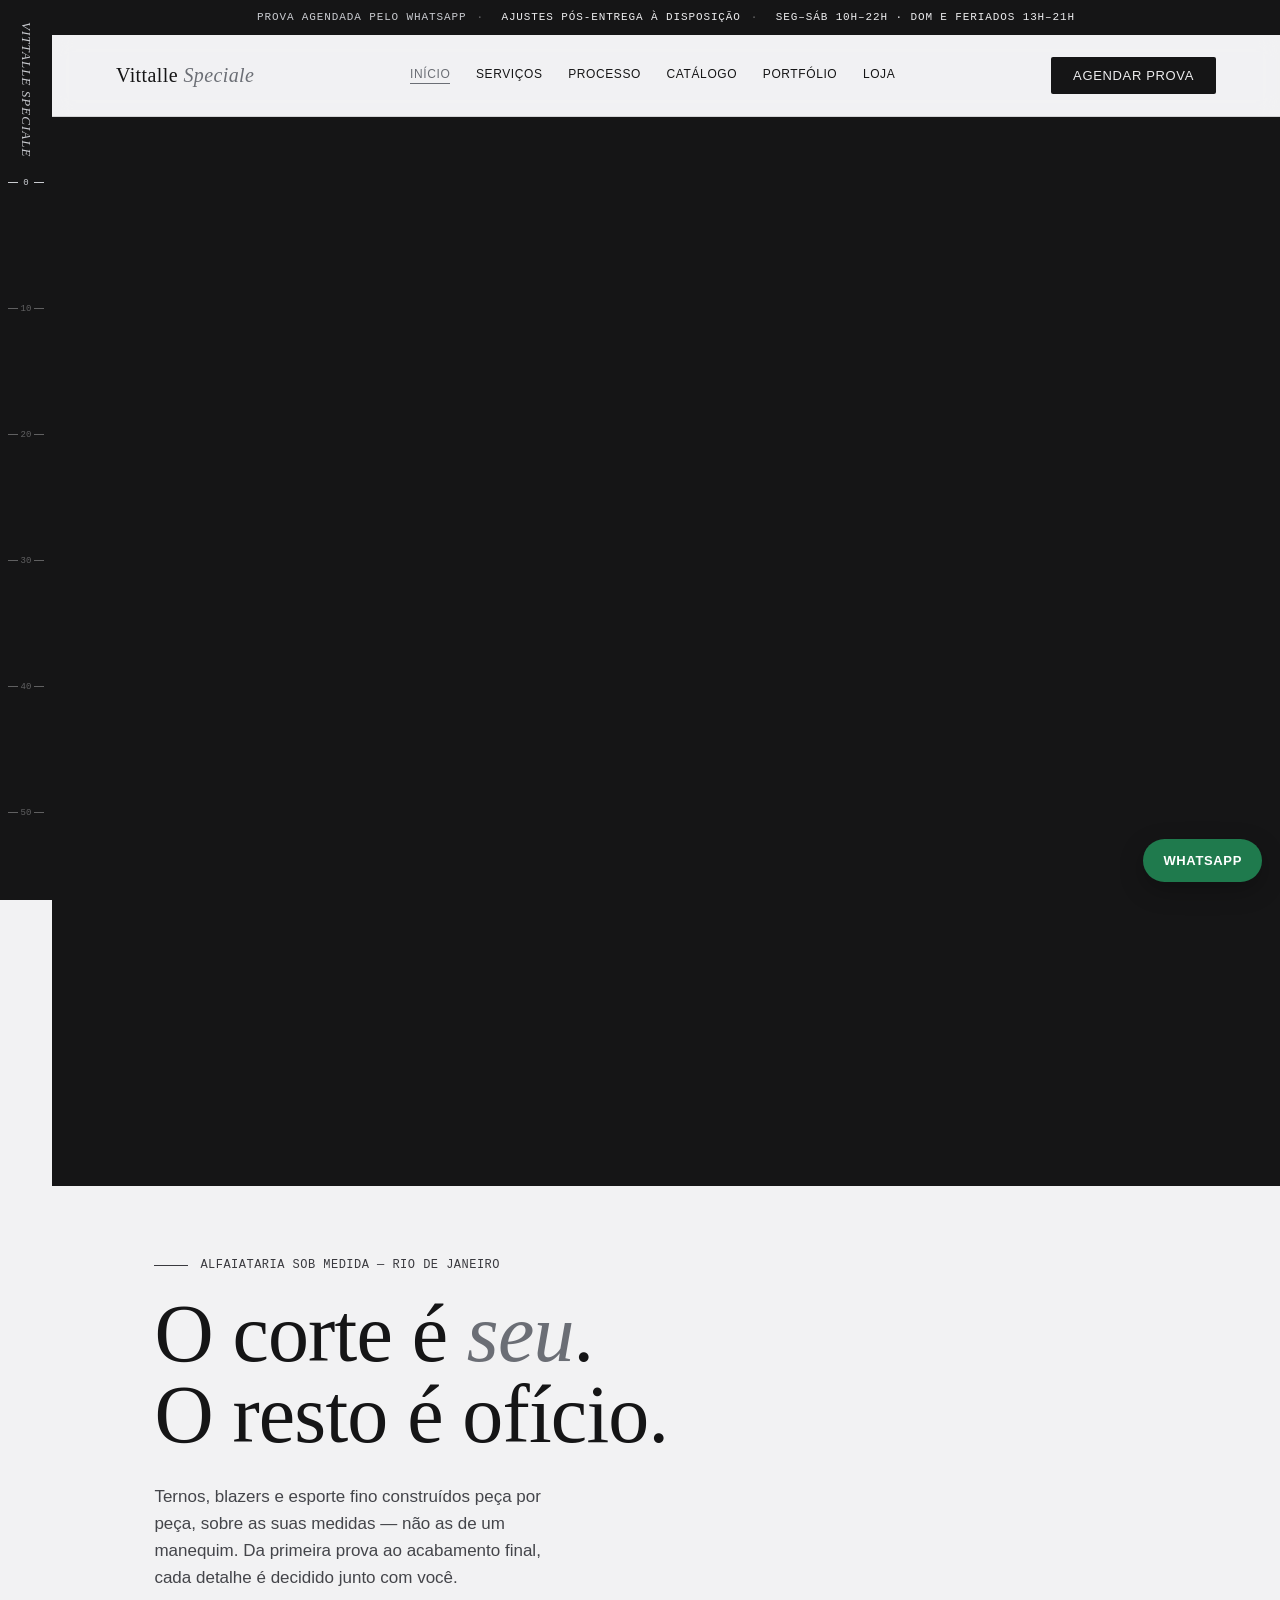
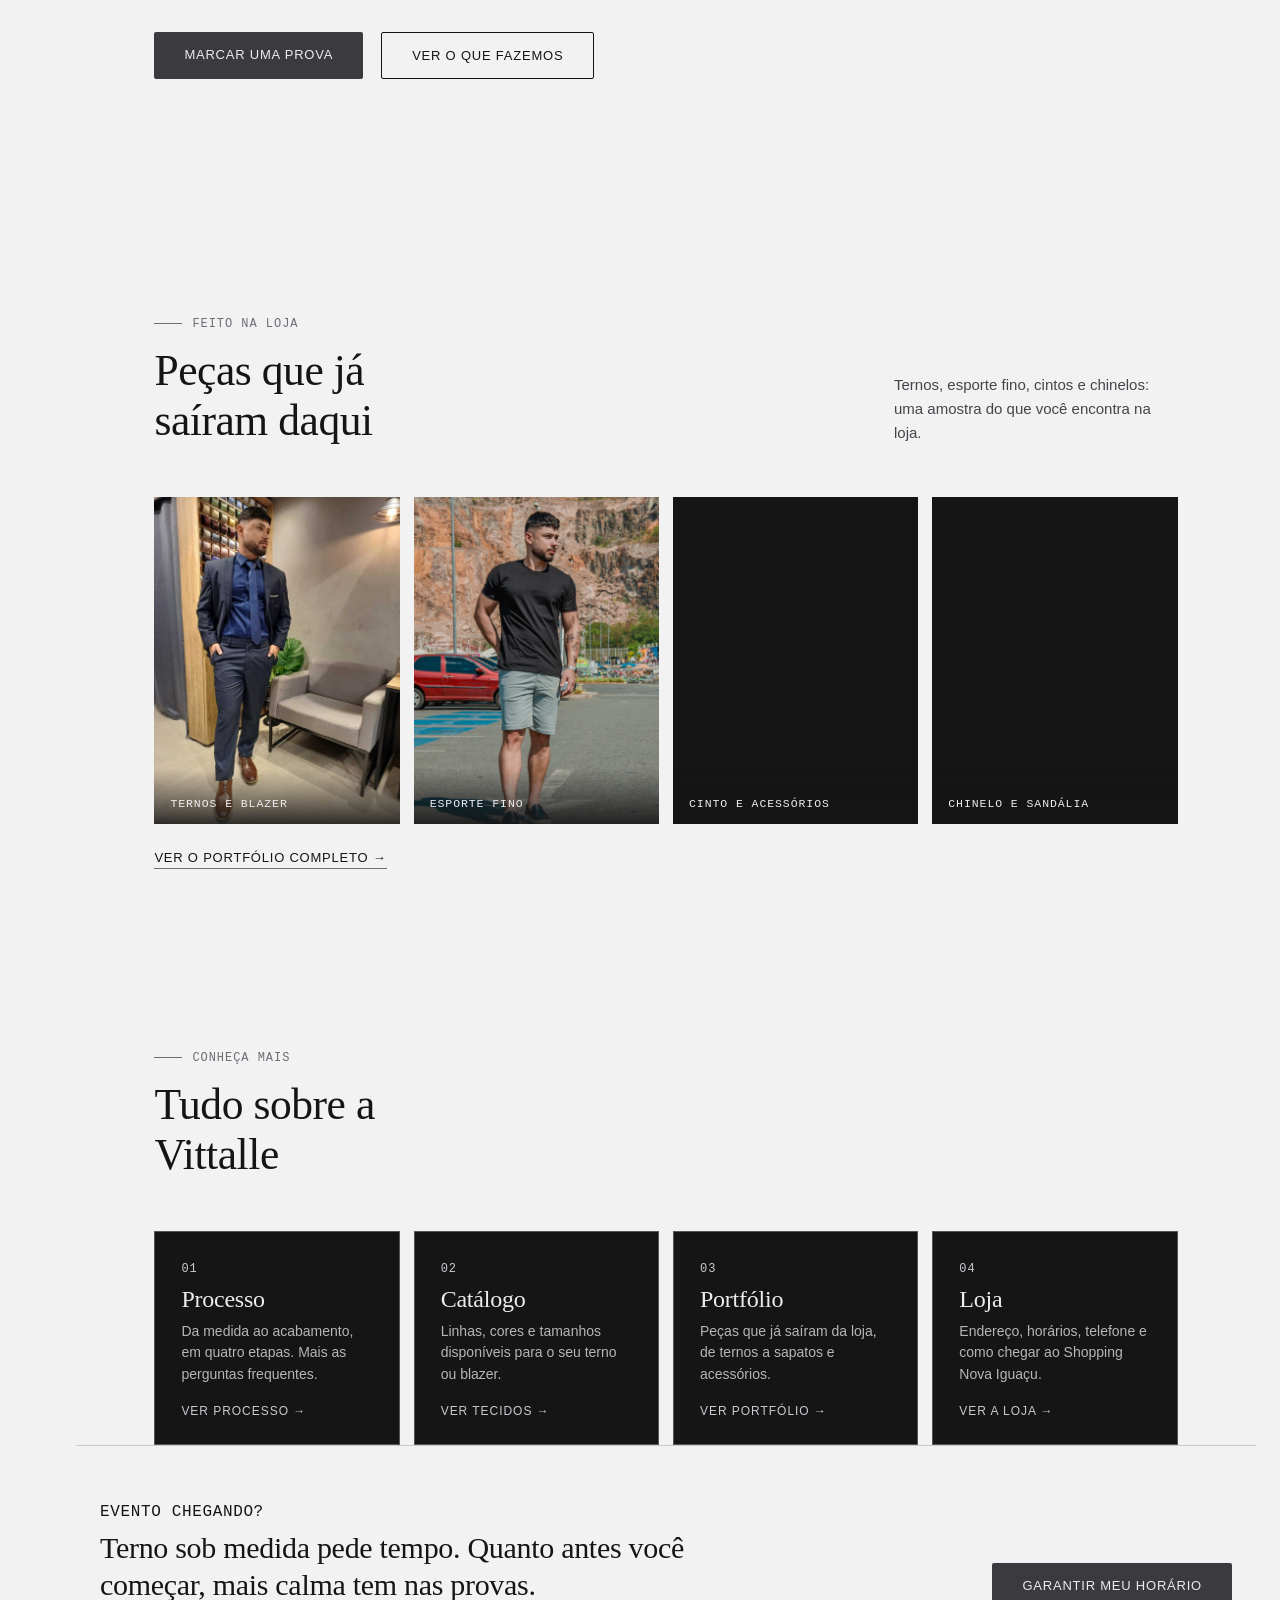
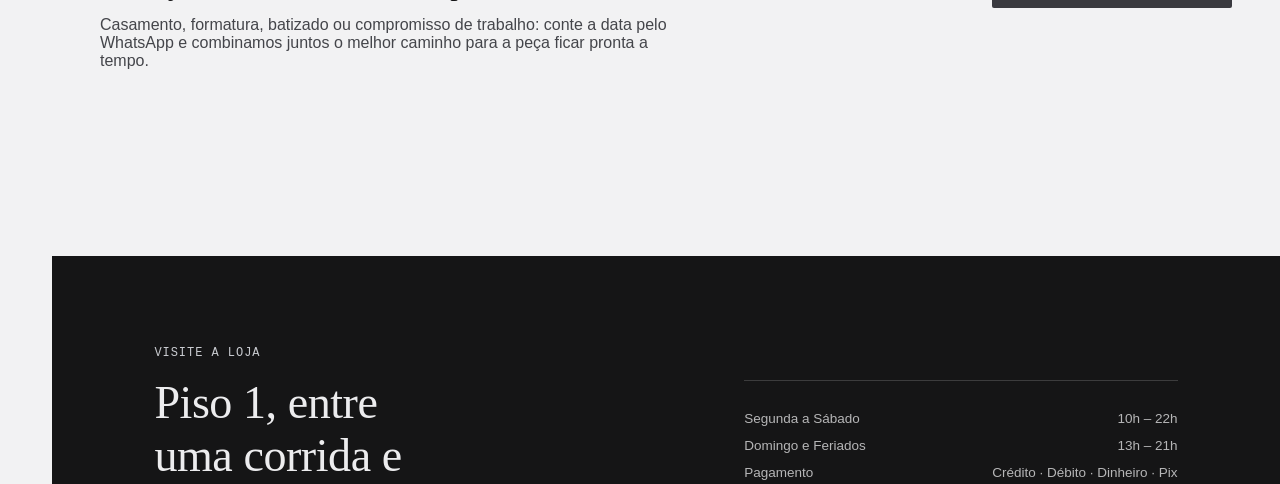
==== index.html @ f2e5b5f7 "Volta ao layout preto (grafite e prata) com o banner no topo; mantém Catálogo e demais melhorias (ve" ====
<!DOCTYPE html>
<html lang="pt-BR">
<head>
<meta charset="UTF-8">
<meta http-equiv="Content-Security-Policy" content="default-src 'self'; script-src 'self' 'sha256-WZRJfWvsnNCPcxzZwvyhovnZGqhZaC+8gPGPRbx6wTk='; style-src 'self' 'unsafe-inline' https://fonts.googleapis.com; font-src https://fonts.gstatic.com; img-src 'self' data:; object-src 'none'; base-uri 'self'; form-action 'none'">
<meta name="referrer" content="strict-origin-when-cross-origin">
<meta name="viewport" content="width=device-width, initial-scale=1.0">
<title>Vittalle Speciale — Alfaiataria Sob Medida | Shopping Nova Iguaçu</title>
<meta name="description" content="Alfaiataria sob medida no Shopping Nova Iguaçu. Ternos, blazers e esporte fino feitos à mão, com corte exclusivo para cada cliente.">
<meta name="theme-color" content="#151516">
<script>document.documentElement.classList.add("js");</script>
<link rel="canonical" href="https://vittallespeciale.com.br/">
<link rel="icon" href="data:image/svg+xml,%3Csvg xmlns='http://www.w3.org/2000/svg' viewBox='0 0 64 64'%3E%3Crect width='64' height='64' fill='%23151516'/%3E%3Ctext x='32' y='45' font-family='Georgia,serif' font-size='40' font-weight='700' text-anchor='middle' fill='%23C9CBD0'%3EV%3C/text%3E%3C/svg%3E">
<meta property="og:type" content="website">
<meta property="og:locale" content="pt_BR">
<meta property="og:site_name" content="Vittalle Speciale">
<meta property="og:url" content="https://vittallespeciale.com.br/">
<meta property="og:title" content="Vittalle Speciale — Alfaiataria Sob Medida | Shopping Nova Iguaçu">
<meta property="og:description" content="Alfaiataria sob medida no Shopping Nova Iguaçu. Ternos, blazers e esporte fino feitos à mão, com corte exclusivo para cada cliente.">
<meta property="og:image" content="https://vittallespeciale.com.br/img/og-vittalle.jpg">
<meta property="og:image:alt" content="Look de blazer azul com camisa branca e óculos escuros, Vittalle Speciale">
<meta property="og:image:width" content="1200">
<meta property="og:image:height" content="630">
<meta name="twitter:card" content="summary_large_image">
<meta name="twitter:image" content="https://vittallespeciale.com.br/img/og-vittalle.jpg">
<meta name="twitter:title" content="Vittalle Speciale — Alfaiataria Sob Medida | Shopping Nova Iguaçu">
<meta name="twitter:description" content="Alfaiataria sob medida no Shopping Nova Iguaçu. Ternos, blazers e esporte fino feitos à mão, com corte exclusivo para cada cliente.">
<script type="application/ld+json">
{
  "@context": "https://schema.org",
  "@type": "ClothingStore",
  "name": "Vittalle Speciale",
  "description": "Alfaiataria sob medida: ternos, blazers e esporte fino.",
  "url": "https://vittallespeciale.com.br/",
  "telephone": "+55 21 97267-2477",
  "paymentAccepted": "Cartão de crédito, cartão de débito, dinheiro, Pix",
  "image": "https://vittallespeciale.com.br/img/og-vittalle.jpg",
  "address": {
    "@type": "PostalAddress",
    "streetAddress": "Shopping Nova Iguaçu, Piso 1, Loja 3034",
    "addressLocality": "Nova Iguaçu",
    "addressRegion": "RJ",
    "addressCountry": "BR"
  },
  "areaServed": [
    { "@type": "City", "name": "Nova Iguaçu" },
    { "@type": "AdministrativeArea", "name": "Baixada Fluminense" }
  ],
  "hasMap": "https://www.google.com/maps/place/Vittalle+Speciale/@-22.7642281,-43.4651447,17z",
  "geo": { "@type": "GeoCoordinates", "latitude": -22.7642281, "longitude": -43.4651447 },
  "openingHoursSpecification": [
    { "@type": "OpeningHoursSpecification", "dayOfWeek": ["Monday","Tuesday","Wednesday","Thursday","Friday","Saturday"], "opens": "10:00", "closes": "22:00" },
    { "@type": "OpeningHoursSpecification", "dayOfWeek": "Sunday", "opens": "13:00", "closes": "21:00" }
  ],
  "sameAs": [
    "https://www.instagram.com/vittalle.speciale",
    "https://www.facebook.com/people/Vittalle-speciale/61560996083822/"
  ]
}
</script>
<link rel="preconnect" href="https://fonts.googleapis.com">
<link rel="preconnect" href="https://fonts.gstatic.com" crossorigin>
<link href="https://fonts.googleapis.com/css2?family=Fraunces:ital,opsz,wght@0,9..144,300;0,9..144,400;0,9..144,500;0,9..144,600;1,9..144,400&family=Inter:wght@300;400;500;600&family=JetBrains+Mono:wght@400;500&display=swap" rel="stylesheet">
<link rel="stylesheet" href="style.css?v=17">
</head>
<body>

<a class="skip-link" href="#conteudo">Pular para o conteúdo</a>

<div class="tape-rail" aria-hidden="false">
  <div class="brand-mark">VITTALLE SPECIALE</div>
  <div class="tape-ticks" id="tapeTicks">
    <div class="tick active" data-href="index.html" aria-label="Início" style="top:0%">0</div>
    <div class="tick" data-href="servicos.html" aria-label="Serviços" style="top:18%">10</div>
    <div class="tick" data-href="processo.html" aria-label="Processo" style="top:36%">20</div>
    <div class="tick" data-href="tecidos.html" aria-label="Catálogo" style="top:54%">30</div>
    <div class="tick" data-href="portfolio.html" aria-label="Portfólio" style="top:72%">40</div>
    <div class="tick" data-href="loja.html" aria-label="Loja" style="top:90%">50</div>
  </div>
</div>

<div class="wrap">

  <div class="announce" role="note">
    <span class="i"><b>Prova agendada pelo WhatsApp</b></span><span class="sep">·</span>
    <span class="i">Ajustes pós-entrega à disposição</span><span class="sep">·</span>
    <span class="i">Seg–Sáb 10h–22h · Dom e feriados 13h–21h</span>
  </div>

  <header class="top" id="topo">
    <a class="logo" href="index.html" style="text-decoration:none;color:inherit">Vittalle <em>Speciale</em></a>
    <nav class="links" aria-label="Menu principal">
      <a href="index.html" aria-current="page">Início</a>
      <a href="servicos.html">Serviços</a><a href="processo.html">Processo</a><a href="tecidos.html">Catálogo</a><a href="portfolio.html">Portfólio</a><a href="loja.html">Loja</a>
    </nav>
    <a class="cta-btn" href="https://wa.me/5521972672477?text=Ol%C3%A1%2C%20vi%20o%20site%20da%20Vittalle%20Speciale%20e%20gostaria%20de%20agendar%20uma%20prova.%20Posso%20informar%20o%20melhor%20dia%20e%20hor%C3%A1rio%3F" target="_blank" rel="noopener">Agendar prova</a>
  </header>

  <main id="conteudo">
  <section class="banner" aria-label="Vittalle Speciale">
    <picture>
      <source media="(max-width:700px)" srcset="img/banner-m.jpg?v=1">
      <img src="img/banner.jpg?v=1" alt="Vittalle Speciale: a elegância na hora de vestir. Qualidade, sofisticação, inovação." width="1800" height="675" fetchpriority="high" decoding="async">
    </picture>
  </section>

  <section class="hero">
    <div class="hero-copy">
      <div class="eyebrow mono">Alfaiataria sob medida — Rio de Janeiro</div>
      <h1>O corte é <span class="ital">seu</span>.<br>O resto é ofício.</h1>
      <p class="sub">Ternos, blazers e esporte fino construídos peça por peça, sobre as suas medidas — não as de um manequim. Da primeira prova ao acabamento final, cada detalhe é decidido junto com você.</p>
      <div class="actions">
        <a class="btn-primary" href="https://wa.me/5521972672477?text=Ol%C3%A1%2C%20vi%20o%20site%20da%20Vittalle%20Speciale%20e%20gostaria%20de%20agendar%20uma%20prova.%20Posso%20informar%20o%20melhor%20dia%20e%20hor%C3%A1rio%3F" target="_blank" rel="noopener">Marcar uma prova</a>
        <a class="btn-ghost" href="servicos.html">Ver o que fazemos</a>
      </div>
    </div>
  </section>

  <section class="showcase" id="pecas" aria-labelledby="pecas-t">
    <div class="section-head">
      <div>
        <span class="tag">Feito na loja</span>
        <h2 id="pecas-t">Peças que já saíram daqui</h2>
      </div>
      <p>Ternos, esporte fino, cintos e chinelos: uma amostra do que você encontra na loja.</p>
    </div>
    <div class="showcase-grid">
      <a class="showcase-item" href="portfolio.html"><img src="img/fotos/loja-39.jpg" alt="Terno azul-marinho com camisa e gravata, na loja da Vittalle Speciale" width="1000" height="1333" loading="lazy" decoding="async"><span class="cap">Ternos e Blazer</span></a>
      <a class="showcase-item" href="portfolio.html"><img src="img/fotos/dsc7387.jpg" alt="Look esporte fino com camiseta preta e bermuda da Vittalle Speciale" width="1000" height="1510" loading="lazy" decoding="async"><span class="cap">Esporte Fino</span></a>
      <a class="showcase-item" href="portfolio.html"><img src="img/fotos/cintos.jpg" alt="Cintos de couro da Vittalle Speciale" width="1000" height="1000" loading="lazy" decoding="async"><span class="cap">Cinto e Acessórios</span></a>
      <a class="showcase-item" href="portfolio.html"><img src="img/fotos/sandalia.jpg" alt="Chinelo de couro com a marca Vittalle" width="1000" height="1250" loading="lazy" decoding="async"><span class="cap">Chinelo e Sandália</span></a>
    </div>
    <a class="more-link" href="portfolio.html">Ver o portfólio completo →</a>
  </section>

  <section class="explore" id="explorar">
    <div class="section-head">
      <div>
        <span class="tag">Conheça mais</span>
        <h2>Tudo sobre a Vittalle</h2>
      </div>
    </div>
    <div class="explore-grid">
      <a class="explore-card" href="processo.html"><div><span class="mono">01</span><h3>Processo</h3><p>Da medida ao acabamento, em quatro etapas. Mais as perguntas frequentes.</p></div><span class="go">Ver processo →</span></a>
      <a class="explore-card" href="tecidos.html"><div><span class="mono">02</span><h3>Catálogo</h3><p>Linhas, cores e tamanhos disponíveis para o seu terno ou blazer.</p></div><span class="go">Ver tecidos →</span></a>
      <a class="explore-card" href="portfolio.html"><div><span class="mono">03</span><h3>Portfólio</h3><p>Peças que já saíram da loja, de ternos a sapatos e acessórios.</p></div><span class="go">Ver portfólio →</span></a>
      <a class="explore-card" href="loja.html"><div><span class="mono">04</span><h3>Loja</h3><p>Endereço, horários, telefone e como chegar ao Shopping Nova Iguaçu.</p></div><span class="go">Ver a loja →</span></a>
    </div>
  </section>

  <section class="date-cta" aria-labelledby="date-cta-t">
    <div>
      <span class="tag mono">Evento chegando?</span>
      <h2 id="date-cta-t">Terno sob medida pede tempo. Quanto antes você começar, mais calma tem nas provas.</h2>
      <p>Casamento, formatura, batizado ou compromisso de trabalho: conte a data pelo WhatsApp e combinamos juntos o melhor caminho para a peça ficar pronta a tempo.</p>
    </div>
    <a class="btn-primary" href="https://wa.me/5521972672477?text=Ol%C3%A1%2C%20vi%20o%20site%20da%20Vittalle%20Speciale%2C%20tenho%20uma%20data%20marcada%20e%20gostaria%20de%20saber%20como%20garantir%20meu%20terno%20a%20tempo.%20Posso%20conversar%20com%20voc%C3%AAs%3F" target="_blank" rel="noopener">Garantir meu horário</a>
  </section>

  <section class="location" id="local">
    <div>
      <span class="tag mono">Visite a loja</span>
      <h2>Piso 1, entre uma corrida e outra ninguém te apressa aqui.</h2>
      <div class="details">
        <b>Vittalle Speciale</b><br>
        Shopping Nova Iguaçu (Pedreira)<br>
        Piso 1, Loja 3034<br>
        <a class="tel-link" href="tel:+5521972672477" aria-label="Ligar para a Vittalle Speciale: 21 97267-2477">(21) 97267-2477</a>
      </div>
      <div class="loc-actions">
        <a class="btn-light" href="https://wa.me/5521972672477?text=Ol%C3%A1%2C%20vi%20o%20site%20da%20Vittalle%20Speciale%20e%20gostaria%20de%20agendar%20uma%20prova.%20Posso%20informar%20o%20melhor%20dia%20e%20hor%C3%A1rio%3F" target="_blank" rel="noopener">Chamar no WhatsApp</a>
        <a class="btn-outline-light" href="https://www.google.com/maps/place/Vittalle+Speciale/@-22.7642281,-43.4651447,17z" target="_blank" rel="noopener">Ver no mapa</a>
        <a class="btn-outline-light" href="https://www.google.com/maps/dir/?api=1&amp;destination=-22.7642281,-43.4651447" target="_blank" rel="noopener">Como chegar</a>
        <a class="btn-outline-light" href="https://waze.com/ul?ll=-22.7642281,-43.4651447&amp;navigate=yes" target="_blank" rel="noopener">Abrir no Waze</a>
      </div>
    </div>
    <div>
      <div class="hours">
        <div class="hours-row"><span>Segunda a Sábado</span><span>10h – 22h</span></div>
        <div class="hours-row"><span>Domingo e Feriados</span><span>13h – 21h</span></div>
        <div class="hours-row"><span>Pagamento</span><span>Crédito · Débito · Dinheiro · Pix</span></div>
      </div>
    </div>
  </section>

  </main>

  <a class="wa-float" href="https://wa.me/5521972672477?text=Ol%C3%A1%2C%20vi%20o%20site%20da%20Vittalle%20Speciale%20e%20gostaria%20de%20agendar%20uma%20prova.%20Posso%20informar%20o%20melhor%20dia%20e%20hor%C3%A1rio%3F" target="_blank" rel="noopener" aria-label="Falar com a Vittalle no WhatsApp">WhatsApp</a>

  <footer>
    <div>© 2026 Vittalle Speciale — Alfaiataria Sob Medida <span class="site-version">· Versão 0.0.1011 (07/11/2026)</span></div>
    <div class="foot-contact"><span>Shopping Nova Iguaçu · Piso 1 · Loja 3034</span><a href="tel:+5521972672477" aria-label="Ligar para a Vittalle Speciale: 21 97267-2477">(21) 97267-2477</a></div>
    <div class="foot-nav"><a href="index.html">Início</a><a href="servicos.html">Serviços</a><a href="processo.html">Processo</a><a href="tecidos.html">Catálogo</a><a href="portfolio.html">Portfólio</a><a href="loja.html">Loja</a></div>
    <div class="socials">
      <a href="https://www.instagram.com/vittalle.speciale" target="_blank" rel="noopener">Instagram</a>
      <a href="https://www.facebook.com/people/Vittalle-speciale/61560996083822/" target="_blank" rel="noopener">Facebook</a>
    </div>
  </footer>

</div>
<script src="app.js?v=1"></script>
</body>
</html>
---- style.css ----
:root{
    --ink:#151516;
    --ivory:#ECECEE;
    --brass:#6B6E75;
    --silver:#C9CBD0;
    --burgundy:#3A3A3F;
    --paper:#F2F2F3;
    --ink-soft:#44454A;
    --line: rgba(21,21,22,0.14);
  }
  *{margin:0;padding:0;box-sizing:border-box;}
  html{scroll-behavior:smooth;}
  body{
    background:var(--paper);
    color:var(--ink);
    font-family:'Inter',sans-serif;
    font-weight:400;
    overflow-x:hidden;
  }
  h1,h2,h3{font-family:'Fraunces',serif; font-weight:500; letter-spacing:-0.01em;}
  .mono{font-family:'JetBrains Mono',monospace; letter-spacing:0.04em; text-transform:uppercase;}
  a{color:inherit; text-decoration:none;}
  img{max-width:100%; display:block;}

  /* --- Measuring tape signature rail --- */
  .tape-rail{
    position:fixed; left:0; top:0; bottom:0; width:52px;
    background:var(--ink); z-index:50;
    display:flex; flex-direction:column; align-items:center;
    padding:22px 0;
  }
  .tape-rail .brand-mark{
    writing-mode: vertical-rl;
    font-family:'Fraunces',serif; font-style:italic; font-size:13px;
    color:var(--silver); letter-spacing:0.08em; margin-bottom:20px;
  }
  .tape-ticks{ flex:1; width:100%; position:relative; }
  .tick{
    position:absolute; left:0; width:100%;
    display:flex; align-items:center; justify-content:center;
    font-family:'JetBrains Mono',monospace; font-size:9px; color:rgba(236,236,238,0.35);
    cursor:pointer; transition:color .25s ease;
  }
  .tick:hover, .tick.active{ color:var(--silver); }
  .tick::before{
    content:""; position:absolute; left:8px; width:10px; height:1px; background:currentColor;
  }
  .tick::after{
    content:""; position:absolute; right:8px; width:10px; height:1px; background:currentColor;
  }

  @media (max-width: 780px){
    .tape-rail{ display:none; }
  }

  .wrap{ margin-left:52px; }
  @media (max-width: 780px){ .wrap{ margin-left:0; } }

  section{ padding:0 8vw; }

  /* --- NAV --- */
  header.top{
    display:flex; align-items:center; justify-content:space-between;
    padding:26px 8vw; position:sticky; top:0; z-index:40;
    background:rgba(242,242,243,0.86); backdrop-filter: blur(10px);
    border-bottom:1px solid var(--line);
  }
  .logo{ font-family:'Fraunces',serif; font-size:20px; letter-spacing:0.02em; }
  .logo em{ color:var(--brass); font-style:italic; }
  nav.links{ display:flex; gap:34px; }
  nav.links a{ font-size:13px; letter-spacing:0.06em; text-transform:uppercase; font-weight:500; }
  .cta-btn{
    background:var(--ink); color:var(--ivory); padding:11px 22px;
    font-size:13px; letter-spacing:0.05em; text-transform:uppercase;
    border-radius:2px; transition:background .2s ease;
  }
  .cta-btn:hover{ background:var(--burgundy); }
  .cta-btn{ white-space:nowrap; flex-shrink:0; }
  /* Telas medias (notebook pequeno/tablet deitado): menu nao encosta no botao */
  @media (min-width:981px) and (max-width:1280px){
    header.top{ gap:24px; padding:22px 5vw; }
    nav.links{ gap:clamp(16px, 2vw, 34px); }
    nav.links a{ font-size:12px; letter-spacing:0.05em; }
  }
  @media (max-width:980px){
    header.top{ flex-wrap:wrap; gap:12px 16px; padding:16px 6vw; }
    nav.links{
      order:3; width:100%; gap:22px; overflow-x:auto; white-space:nowrap;
      padding-bottom:4px; scrollbar-width:none;
    }
    nav.links::-webkit-scrollbar{ display:none; }
    nav.links a{ font-size:12px; }
    .cta-btn{ padding:9px 16px; font-size:12px; }
  }
  /* Celular: os 6 itens do menu sempre visiveis (3 por linha), sem rolagem escondida */
  @media (max-width:600px){
    nav.links{
      display:grid; grid-template-columns:repeat(3, auto); justify-content:space-between;
      gap:10px 12px; overflow:visible; padding-bottom:0;
    }
    nav.links a{ font-size:11.5px; padding:4px 0; }
  }

  /* --- Acessibilidade --- */
  .skip-link{
    position:absolute; left:-9999px; top:8px; z-index:200;
    background:var(--burgundy); color:var(--ivory); padding:10px 18px; font-size:13px;
  }
  .skip-link:focus{ left:8px; }
  a:focus-visible, [role="button"]:focus-visible, button:focus-visible{
    outline:2px solid var(--brass); outline-offset:3px;
  }
  /* Foco visivel em fundos escuros: prata em vez de grafite (contraste maior) */
  .location a:focus-visible, .store-card a:focus-visible, .explore-card:focus-visible,
  .explore-card a:focus-visible, .announce a:focus-visible, .tape-rail a:focus-visible,
  .svc-photo a:focus-visible{
    outline-color:var(--silver);
  }
  button.lb-close{ background:none; font:inherit; }

  /* --- Botão flutuante WhatsApp --- */
  .wa-float{
    position:fixed; right:18px; bottom:18px; z-index:60;
    background:#1f7a4d; color:#fff; padding:14px 20px; border-radius:999px;
    font-size:13px; letter-spacing:0.05em; text-transform:uppercase; font-weight:600;
    box-shadow:0 8px 24px rgba(0,0,0,0.25); transition:transform .2s ease;
  }
  .wa-float:hover{ transform:translateY(-2px); }

  /* --- HERO --- */
  .hero{
    min-height:92vh; display:grid; grid-template-columns:1.05fr 0.95fr; gap:6vw;
    align-items:center; position:relative; padding-top:56px; padding-bottom:64px;
  }
  .hero-copy{ min-width:0; }
  .hero-photo{ position:relative; margin:0; justify-self:end; width:min(100%,520px); }
  .hero-photo::before{
    content:""; position:absolute; inset:22px -22px -22px 22px;
    border:1px solid var(--brass); z-index:0;
  }
  .hero-photo img{
    position:relative; z-index:1; width:100%; aspect-ratio:4/5; max-height:78vh;
    object-fit:cover; object-position:center 62%; border-radius:2px;
    box-shadow:0 30px 70px rgba(21,21,22,0.28);
  }
  .hero-badge{
    position:absolute; z-index:2; left:-26px; bottom:34px; background:var(--ink); color:var(--ivory);
    padding:18px 24px; max-width:230px; box-shadow:0 18px 40px rgba(21,21,22,0.3);
  }
  .hero-badge .mono{ font-size:10.5px; color:var(--silver); display:block; margin-bottom:6px; }
  .hero-badge span.t{ font-family:'Fraunces',serif; font-size:17px; line-height:1.3; display:block; }
  @media (max-width:980px){
    .hero{ grid-template-columns:1fr; min-height:0; gap:56px; padding-top:40px; }
    .hero-photo{ justify-self:center; width:min(100%,460px); margin-right:22px; }
    .hero-badge{ left:-12px; }
  }
  .hero .eyebrow{
    font-size:12px; color:var(--burgundy); margin-bottom:22px;
    display:flex; align-items:center; gap:12px;
  }
  .hero .eyebrow::before{ content:""; width:34px; height:1px; background:var(--burgundy); }
  .hero h1{
    font-size:clamp(2.6rem, 6.4vw, 5.6rem);
    line-height:0.98; max-width:15ch;
  }
  .hero h1 .ital{ font-style:italic; color:var(--brass); font-weight:400; }
  .hero .sub{
    margin-top:28px; max-width:44ch; font-size:17px; line-height:1.6; color:var(--ink-soft);
  }
  .hero .actions{ margin-top:40px; display:flex; gap:18px; flex-wrap:wrap; }
  .btn-primary{
    background:var(--burgundy); color:var(--ivory); padding:15px 30px;
    font-size:13px; letter-spacing:0.06em; text-transform:uppercase; border-radius:2px;
    transition:transform .2s ease, background .2s ease;
  }
  .btn-primary:hover{ background:var(--ink); transform:translateY(-2px); }
  .btn-ghost{
    border:1px solid var(--ink); padding:15px 30px;
    font-size:13px; letter-spacing:0.06em; text-transform:uppercase; border-radius:2px;
  }
  .btn-ghost:hover{ background:var(--ink); color:var(--ivory); }


  /* --- Entrada suave e revelação ao rolar --- */
  @keyframes rise{ from{opacity:0; transform:translateY(22px);} to{opacity:1; transform:none;} }
  .hero .eyebrow, .hero h1, .hero .sub, .hero .actions{ animation:rise .9s cubic-bezier(.2,.7,.2,1) both; }
  .hero h1{ animation-delay:.12s; }
  .hero .sub{ animation-delay:.26s; }
  .hero .actions{ animation-delay:.4s; }
  .hero-photo{ animation:fade .9s .3s ease both; }
  @keyframes fade{ from{opacity:0;} to{opacity:1;} }
  .js .reveal{ opacity:0; transform:translateY(26px); transition:opacity .8s ease, transform .8s cubic-bezier(.2,.7,.2,1); }
  .js .reveal.in{ opacity:1; transform:none; }
  .service-card, .perk{ transition:background .25s ease, transform .3s ease, box-shadow .3s ease; }
  .service-card:hover{ transform:translateY(-4px); box-shadow:0 14px 30px rgba(21,21,22,0.10); position:relative; z-index:1; }
  .malha-item{ transition:box-shadow .3s ease, transform .3s ease; }
  .malha-item:hover{ transform:translateY(-4px); box-shadow:0 14px 28px rgba(21,21,22,0.14); }
  .section-head .tag::before{ content:""; display:inline-block; width:28px; height:1px; background:var(--brass); vertical-align:middle; margin-right:10px; }
  .process-item{ transition:padding-left .3s ease; }
  .process-item:hover{ padding-left:12px; }
  .process-item:hover .pnum{ color:var(--burgundy); }

  /* --- MARQUEE STRIP --- */
  .strip{
    border-top:1px solid var(--line); border-bottom:1px solid var(--line);
    padding:16px 0; overflow:hidden; white-space:nowrap; background:var(--ink);
  }
  .strip .track{ display:inline-flex; animation: scroll 28s linear infinite; }
  .strip span{
    font-family:'Fraunces',serif; font-style:italic; font-size:18px; color:rgba(236,236,238,0.55);
    padding:0 36px; display:inline-block;
  }
  .strip span.on{ color:var(--silver); font-style:normal; font-family:'JetBrains Mono',monospace; font-size:12px; letter-spacing:0.08em;}
  @keyframes scroll{ from{transform:translateX(0);} to{transform:translateX(-50%);} }

  /* --- SECTION HEADER --- */
  .section-head{
    display:flex; justify-content:space-between; align-items:flex-end;
    margin-bottom:52px; padding-top:110px; gap:24px; flex-wrap:wrap;
  }
  .section-head h2{ font-size:clamp(1.8rem,3.4vw,2.8rem); max-width:14ch; }
  .section-head .tag{
    font-family:'JetBrains Mono',monospace; font-size:12px; color:var(--brass);
    text-transform:uppercase; letter-spacing:0.08em; margin-bottom:14px; display:block;
  }
  .section-head p{ max-width:34ch; color:var(--ink-soft); font-size:15px; line-height:1.6; }

  /* --- SERVICES / PORTFOLIO --- */
  .grid-services{
    display:grid; grid-template-columns:repeat(auto-fit,minmax(240px,1fr)); gap:1px;
    background:var(--line); border:1px solid var(--line);
  }
  .service-card{
    background:var(--paper); padding:38px 30px; position:relative;
    transition:background .25s ease;
  }
  .service-card:hover{ background:var(--ivory); }
  .service-card .idx{ font-family:'JetBrains Mono',monospace; font-size:11px; color:var(--brass); }
  .service-card h3{ font-size:22px; margin-top:18px; margin-bottom:12px; }
  .service-card p{ font-size:14px; color:var(--ink-soft); line-height:1.6; }

  /* --- Cartoes de servico com foto --- */
  .service-card{ padding:0; overflow:hidden; display:flex; flex-direction:column; }
  .svc-photo{ aspect-ratio:4/5; overflow:hidden; background:var(--ink); }
  .svc-photo img{
    width:100%; height:100%; object-fit:cover; object-position:center 28%;
    transition:transform .6s ease;
  }
  .service-card:hover .svc-photo img{ transform:scale(1.05); }
  .svc-body{ padding:26px 26px 34px; }
  .service-card h3{ margin-top:14px; }

  /* --- PROCESS (measuring steps, real sequence so numbering is justified) --- */
  .process{ padding-top:110px; }
  .process-list{ border-top:1px solid var(--line); }
  .process-item{
    display:grid; grid-template-columns:80px 1fr 1.2fr; gap:30px;
    padding:34px 0; border-bottom:1px solid var(--line); align-items:start;
  }
  .process-item .pnum{ font-family:'JetBrains Mono',monospace; color:var(--brass); font-size:14px; padding-top:4px;}
  .process-item h3{ font-size:22px; }
  .process-item p{ color:var(--ink-soft); font-size:14.5px; line-height:1.65; }
  @media (max-width:700px){ .process-item{ grid-template-columns:1fr; gap:10px; } }

  /* --- SWATCHES / fabric strip --- */
  .swatches{ padding-top:110px; }
  .swatch-row{ display:flex; gap:14px; margin-top:34px; flex-wrap:wrap; }
  .swatch{
    width:88px; height:88px; border-radius:3px; position:relative;
    display:flex; align-items:flex-end; padding:8px;
    font-family:'JetBrains Mono',monospace; font-size:9px; color:rgba(255,255,255,0.75);
  }

  .malha-sub{ margin-top:70px; border-top:1px solid var(--line); padding-top:50px; }
  .malha-sub .tag{ font-family:'JetBrains Mono',monospace; font-size:12px; color:var(--brass); text-transform:uppercase; letter-spacing:0.08em; display:block; margin-bottom:12px; }
  .malha-sub h3{ font-size:26px; margin-bottom:10px; }
  .malha-desc{ max-width:56ch; color:var(--ink-soft); font-size:15px; line-height:1.6; margin-bottom:30px; }
  .malha-grid{ display:grid; grid-template-columns:repeat(5,1fr); gap:14px; }
  @media (max-width:820px){ .malha-grid{ grid-template-columns:repeat(3,1fr); } }
  @media (max-width:520px){ .malha-grid{ grid-template-columns:repeat(2,1fr); } }
  .malha-item{
    display:flex; flex-direction:column; gap:0; cursor:zoom-in;
    border:1px solid var(--line); border-radius:2px; overflow:hidden; background:var(--paper);
  }
  .malha-item img{
    width:100%; height:auto; aspect-ratio:3/5; object-fit:cover; object-position:top center;
    transform:scale(1.03); transform-origin:50% 0; transition:transform .4s ease;
  }
  .malha-item:hover img{ transform:scale(1.07); }
  .malha-item .malha-info{ padding:12px 14px 16px; }
  .malha-item .malha-ref{
    font-family:'JetBrains Mono',monospace; font-size:10px; color:var(--brass);
    letter-spacing:0.05em; text-transform:uppercase; display:block; margin-bottom:4px;
  }
  .malha-item .malha-name{
    font-family:'Fraunces',serif; font-size:16px; color:var(--ink); display:block; margin-bottom:6px;
  }
  .malha-item .malha-spec{
    font-size:10.5px; color:var(--ink-soft); line-height:1.5; display:block;
  }
  .malha-item .malha-size{
    font-family:'JetBrains Mono',monospace; font-size:9.5px; color:var(--ink-soft);
    letter-spacing:0.03em; display:block; margin-top:4px; text-transform:uppercase;
  }


  /* --- Barra de avisos (Ricardo Almeida, Richards, Brooksfield) --- */
  .announce{
    background:var(--ink); color:var(--ivory); text-align:center;
    font-family:'JetBrains Mono',monospace; font-size:11px; letter-spacing:0.08em;
    text-transform:uppercase; padding:9px 4vw; line-height:1.5;
  }
  .announce b{ color:var(--silver); font-weight:500; }
  .announce .sep{ opacity:.4; padding:0 10px; }
  @media (max-width:640px){ .announce .sep{ display:none; } .announce span.i{ display:block; } }

  /* --- Faixa de diferenciais (Brooksfield) --- */
  .perks{
    display:grid; grid-template-columns:repeat(4,1fr); gap:1px;
    background:var(--line); border-bottom:1px solid var(--line);
  }
  .perk{ background:var(--paper); padding:26px 8vw 26px 28px; }
  .perk:first-child{ padding-left:8vw; }
  .perk .mono{ font-size:11px; color:var(--brass); display:block; margin-bottom:8px; }
  .perk p{ font-size:13.5px; color:var(--ink-soft); line-height:1.5; }
  .perk strong{ display:block; font-family:'Fraunces',serif; font-weight:500; font-size:17px; color:var(--ink); margin-bottom:4px; }
  @media (max-width:900px){ .perks{ grid-template-columns:repeat(2,1fr); } .perk, .perk:first-child{ padding:22px 6vw; } }

  /* --- Por ocasião (Ricardo Almeida: Casamento) --- */
  .occasions{ padding-top:110px; }
  .occ-grid{ display:grid; grid-template-columns:repeat(3,1fr); gap:14px; }
  @media (max-width:1000px){ .occ-grid{ grid-template-columns:repeat(2,1fr); } }
  @media (max-width:820px){ .occ-grid{ grid-template-columns:1fr; } }
  .occ{
    position:relative; display:block; overflow:hidden; border-radius:2px;
    aspect-ratio:4/3; background:var(--ink);
  }
  @media (max-width:820px){ .occ{ aspect-ratio:16/6; } }
  .occ{ background:linear-gradient(135deg,var(--ink) 0%,#2b2b2e 60%,var(--burgundy) 140%); border:1px solid rgba(201,203,208,.35); }
  .occ::before{ content:''; position:absolute; inset:12px; border:1px solid rgba(201,203,208,.25); pointer-events:none; transition:inset .3s ease; }
  .occ:hover::before{ inset:8px; }
  .occ img{ width:100%; height:100%; object-fit:cover; object-position:center 70%; opacity:.82; transition:transform .5s ease, opacity .3s ease; }
  .occ:hover img{ transform:scale(1.05); opacity:.95; }
  .occ .occ-txt{
    position:absolute; left:0; right:0; bottom:0; padding:60px 24px 24px;
    background:linear-gradient(0deg, rgba(21,21,22,0.92), transparent); color:var(--ivory);
  }
  .occ .occ-txt h3{ font-size:26px; margin-bottom:6px; color:var(--ivory); }
  .occ .occ-txt span{
    font-family:'JetBrains Mono',monospace; font-size:11px; letter-spacing:0.08em;
    text-transform:uppercase; color:var(--silver);
  }

  /* --- Atalhos por linha de tecido (Brooksfield: compre por categoria) --- */
  .chips{ display:flex; flex-wrap:wrap; gap:10px; margin-top:34px; }
  .chips a{
    border:1px solid var(--ink); border-radius:999px; padding:9px 18px;
    font-family:'JetBrains Mono',monospace; font-size:11px; letter-spacing:0.06em;
    text-transform:uppercase; transition:background .2s ease, color .2s ease;
  }
  .chips a:hover{ background:var(--ink); color:var(--ivory); }
  .malha-sub{ scroll-margin-top:110px; }

  /* --- Conheca a loja --- */
  .store{ padding-top:110px; }
  .store-grid{ display:grid; grid-template-columns:5fr 7fr; gap:14px; align-items:stretch; }
  @media (max-width:820px){ .store-grid{ grid-template-columns:1fr; } }
  .store-photo{ position:relative; overflow:hidden; border-radius:2px; background:var(--ink); min-height:360px; }
  .store-photo img{ position:absolute; inset:0; width:100%; height:100%; object-fit:cover; transition:transform .6s ease; }
  .store-photo:hover img{ transform:scale(1.04); }
  .store-col{ display:grid; grid-template-rows:auto 1fr; gap:14px; }
  .store-card{ background:var(--ink); color:var(--ivory); padding:40px 36px; border-radius:2px; }
  .store-card .tag{ font-family:'JetBrains Mono',monospace; font-size:12px; color:var(--silver); text-transform:uppercase; letter-spacing:0.08em; display:block; margin-bottom:14px; }
  .store-card h2{ font-size:clamp(1.6rem,3vw,2.4rem); color:var(--ivory); max-width:16ch; }
  .store-card p{ margin-top:14px; font-size:15px; line-height:1.65; color:rgba(236,236,238,0.8); max-width:44ch; }
  .store-card .btn-light{ display:inline-block; margin-top:24px; }
  .store-wide{ min-height:260px; }

  /* --- GALLERY --- */
  .gallery{ padding-top:110px; }
  .gallery-grid{
    display:grid; grid-template-columns:repeat(4,1fr); gap:14px;
  }
  @media (max-width:980px){ .gallery-grid{ grid-template-columns:repeat(2,1fr); } }
  @media (max-width:520px){ .gallery-grid{ grid-template-columns:1fr; } }
  .gallery-item{
    position:relative; overflow:hidden; border-radius:2px; aspect-ratio:3/4;
    background:var(--ink);
  }
  .gallery-item img{
    width:100%; height:100%; object-fit:cover; object-position:top center;
    transition:transform .5s ease;
  }
  .gallery-item:hover img{ transform:scale(1.06); }
  .gallery-item .cap{
    position:absolute; left:0; right:0; bottom:0; padding:14px 16px;
    background:linear-gradient(0deg, rgba(21,21,22,0.88), transparent);
    color:var(--ivory); font-family:'JetBrains Mono',monospace; font-size:10.5px;
    letter-spacing:0.05em; text-transform:uppercase;
  }
  .gallery-item{ cursor:zoom-in; }

  /* --- LIGHTBOX --- */
  .lightbox{
    position:fixed; inset:0; background:rgba(21,21,22,0.94); z-index:100;
    display:none; align-items:center; justify-content:center;
    padding:72px 5vw 68px; /* espaco reservado: botao Fechar no topo e legenda embaixo */
  }
  .lightbox.open{ display:flex; }
  .lightbox img{
    max-height:calc(100vh - 140px); max-height:calc(100dvh - 140px);
    max-width:min(90vw,600px); width:auto; height:auto; object-fit:contain;
    border-radius:2px; box-shadow:0 30px 80px rgba(0,0,0,0.5);
  }
  .lightbox .lb-cap{
    position:absolute; bottom:max(24px, env(safe-area-inset-bottom)); left:50%; transform:translateX(-50%);
    width:90vw; text-align:center;
    color:var(--ivory); font-family:'JetBrains Mono',monospace; font-size:12px;
    letter-spacing:0.06em; text-transform:uppercase;
  }
  .lightbox .lb-close{
    position:absolute; top:max(16px, env(safe-area-inset-top)); right:max(16px, 3vw); z-index:2;
    color:var(--ivory); background:rgba(21,21,22,0.96);
    font-family:'JetBrains Mono',monospace; font-size:13px; letter-spacing:0.06em;
    cursor:pointer; text-transform:uppercase; border:1px solid rgba(236,236,238,0.45);
    padding:10px 18px; border-radius:2px;
  }
  .lightbox .lb-close:hover{ background:rgba(236,236,238,0.1); }

  /* --- FAQ --- */
  .faq{ padding-top:110px; }
  .faq-list{ border-top:1px solid var(--line); max-width:820px; }
  .faq-list details{ border-bottom:1px solid var(--line); }
  .faq-list summary{
    list-style:none; cursor:pointer; padding:22px 40px 22px 0; position:relative;
    font-family:'Fraunces',serif; font-size:19px; font-weight:500;
  }
  .faq-list summary::-webkit-details-marker{ display:none; }
  .faq-list summary::after{
    content:"+"; position:absolute; right:6px; top:50%; transform:translateY(-50%);
    font-family:'JetBrains Mono',monospace; font-size:20px; color:var(--brass);
  }
  .faq-list details[open] summary::after{ content:"–"; }
  .faq-list summary:focus-visible{ outline:2px solid var(--brass); outline-offset:2px; }
  .faq-list details p{ padding:0 40px 24px 0; color:var(--ink-soft); font-size:15px; line-height:1.65; }

  /* --- LOCATION / CTA --- */
  .location{
    margin-top:130px; background:var(--ink); color:var(--ivory);
    padding:90px 8vw; display:grid; grid-template-columns:1.1fr 0.9fr; gap:60px;
  }
  @media (max-width:820px){ .location{ grid-template-columns:1fr; padding:60px 8vw; } }
  .location h2{ color:var(--ivory); font-size:clamp(1.8rem,3.6vw,3rem); max-width:12ch; }
  .location .tag{ color:var(--silver); font-family:'JetBrains Mono',monospace; font-size:12px; text-transform:uppercase; letter-spacing:0.08em; display:block; margin-bottom:16px;}
  .location .details{ margin-top:30px; font-size:15px; line-height:2; color:rgba(236,236,238,0.85); }
  .location .details b{ color:var(--ivory); font-weight:500; }
  .loc-actions{ display:flex; gap:16px; margin-top:34px; flex-wrap:wrap; }
  .btn-light{
    background:var(--silver); color:var(--ink); padding:15px 28px; font-size:13px;
    letter-spacing:0.05em; text-transform:uppercase; border-radius:2px; transition:opacity .2s;
  }
  .btn-light:hover{ opacity:0.85; }
  .btn-outline-light{
    border:1px solid rgba(236,236,238,0.4); color:var(--ivory); padding:15px 28px;
    font-size:13px; letter-spacing:0.05em; text-transform:uppercase; border-radius:2px;
  }
  .btn-outline-light:hover{ border-color:var(--ivory); }
  .location .details .tel-link{ border-bottom:1px solid var(--silver); color:var(--ivory); }
  .location .details .tel-link:hover{ color:var(--silver); }
  .hours{ border-top:1px solid rgba(236,236,238,0.18); margin-top:34px; padding-top:24px; }
  .hours-row{ display:flex; justify-content:space-between; font-size:13.5px; padding:6px 0; color:rgba(236,236,238,0.75); }

  footer{
    padding:40px 8vw; display:flex; justify-content:space-between; align-items:center;
    font-size:12px; color:var(--ink-soft); flex-wrap:wrap; gap:12px;
  }
  footer .socials{ display:flex; gap:20px; }
  footer .socials a{ text-transform:uppercase; letter-spacing:0.06em; font-family:'JetBrains Mono',monospace; }
  footer .socials a:hover{ color:var(--burgundy); }


  ::selection{ background:var(--brass); color:var(--ink); }
  @media (prefers-reduced-motion: reduce){
    html{ scroll-behavior:auto; }
    .strip .track{ animation:none; }
    .hero .eyebrow, .hero h1, .hero .sub, .hero .actions, .hero-photo{ animation:none; }
    .js .reveal{ opacity:1; transform:none; transition:none; }
  }

  /* --- paginas separadas --- */
  .section-head h1{ font-size:clamp(1.8rem,3.4vw,2.8rem); max-width:14ch; }
  nav.links a[aria-current="page"]{ color:var(--brass); border-bottom:1px solid var(--brass); padding-bottom:2px; }
  .tick{ cursor:pointer; }
  .tick.active{ color:var(--silver); }
  .page-top{ padding-top:56px; }
  .explore{ padding-top:100px; }
  .explore-grid{ display:grid; grid-template-columns:repeat(4,1fr); gap:14px; }
  @media (max-width:980px){ .explore-grid{ grid-template-columns:repeat(2,1fr); } }
  @media (max-width:520px){ .explore-grid{ grid-template-columns:1fr; } }
  .explore-card{ display:flex; flex-direction:column; justify-content:space-between; min-height:210px; padding:26px; background:var(--ink); color:var(--ivory); border:1px solid rgba(201,203,208,.35); position:relative; transition:transform .3s ease, border-color .3s ease; }
  .explore-card:hover{ transform:translateY(-4px); border-color:var(--silver); }
  .explore-card .mono{ color:var(--silver); font-size:12px; letter-spacing:.08em; }
  .explore-card h3{ font-size:24px; color:var(--ivory); margin:10px 0 8px; }
  .explore-card p{ font-size:14px; line-height:1.55; color:rgba(236,236,238,.75); }
  .explore-card span.go{ margin-top:18px; font-size:12px; letter-spacing:.08em; text-transform:uppercase; color:var(--silver); }
  .more-link{ display:inline-block; margin-top:26px; font-size:13px; letter-spacing:.06em; text-transform:uppercase; font-weight:500; border-bottom:1px solid var(--brass); padding-bottom:3px; }
  .foot-nav{ display:flex; gap:18px; flex-wrap:wrap; }

  /* --- banner --- */
  section.banner{ margin:0; padding:0; max-width:none; background:#151516; line-height:0; }
  .banner picture{ display:block; width:100%; }
  .banner img{ width:100%; height:auto; display:block; }
  .hero{ min-height:0; grid-template-columns:1fr; padding-top:72px; }
  .hero-copy{ max-width:760px; }
  @media (max-width:700px){ .hero{ padding-top:48px; } }
  .hero + .explore{ padding-top:20px; }

  /* --- vitrine de pecas na pagina inicial --- */
  .showcase{ padding-top:88px; }
  .hero + .showcase{ padding-top:64px; }
  .showcase-grid{ display:grid; grid-template-columns:repeat(4,1fr); gap:14px; }
  .showcase-item{ position:relative; display:block; overflow:hidden; background:var(--ink); aspect-ratio:3/4; }
  .showcase-item img{ width:100%; height:100%; object-fit:cover; transition:transform .5s ease, opacity .3s ease; }
  .showcase-item:hover img{ transform:scale(1.04); opacity:.9; }
  .showcase-item .cap{
    position:absolute; left:0; right:0; bottom:0; padding:28px 16px 14px;
    background:linear-gradient(to top, rgba(21,21,22,.88), rgba(21,21,22,0));
    color:var(--ivory); font-family:'JetBrains Mono',monospace; font-size:11.5px;
    letter-spacing:.08em; text-transform:uppercase;
  }
  .showcase-item:focus-visible{ outline:2px solid var(--brass); outline-offset:3px; }
  @media (max-width:820px){ .showcase-grid{ grid-template-columns:repeat(2,1fr); gap:10px; } .showcase{ padding-top:64px; } }
  .showcase + .explore{ padding-top:72px; }

  /* --- impressao (endereco e horarios legiveis em papel) --- */
  @media print{
    nav.links, .wa-float, .strip, .skip-link, .lightbox{ display:none !important; }
    body{ background:#fff !important; color:#000 !important; }
    .js .reveal{ opacity:1 !important; transform:none !important; }
    a{ color:#000 !important; text-decoration:underline; }
    img{ max-width:100% !important; break-inside:avoid; }
    section{ break-inside:avoid; }
  }

  .date-cta{ max-width:1180px; margin:0 auto; padding:56px 24px; display:flex; align-items:center; justify-content:space-between; gap:32px; border-top:1px solid var(--silver); }
  .date-cta h2{ font-family:'Fraunces',serif; font-size:clamp(22px,3vw,30px); line-height:1.25; margin:8px 0 12px; max-width:640px; }
  .date-cta p{ color:var(--ink-soft); max-width:600px; margin:0; }
  .date-cta .btn-primary{ flex:none; }
  @media (max-width:760px){ .date-cta{ flex-direction:column; align-items:flex-start; padding:40px 16px; } }

  /* --- contato no rodape --- */
  .foot-contact{ display:flex; gap:14px; flex-wrap:wrap; align-items:center; }
  .foot-contact a{ font-family:'JetBrains Mono',monospace; letter-spacing:0.04em; border-bottom:1px solid var(--brass); padding-bottom:1px; }
  .foot-contact a:hover{ color:var(--burgundy); }
  .foot-pay{ font-size:0.95em; }
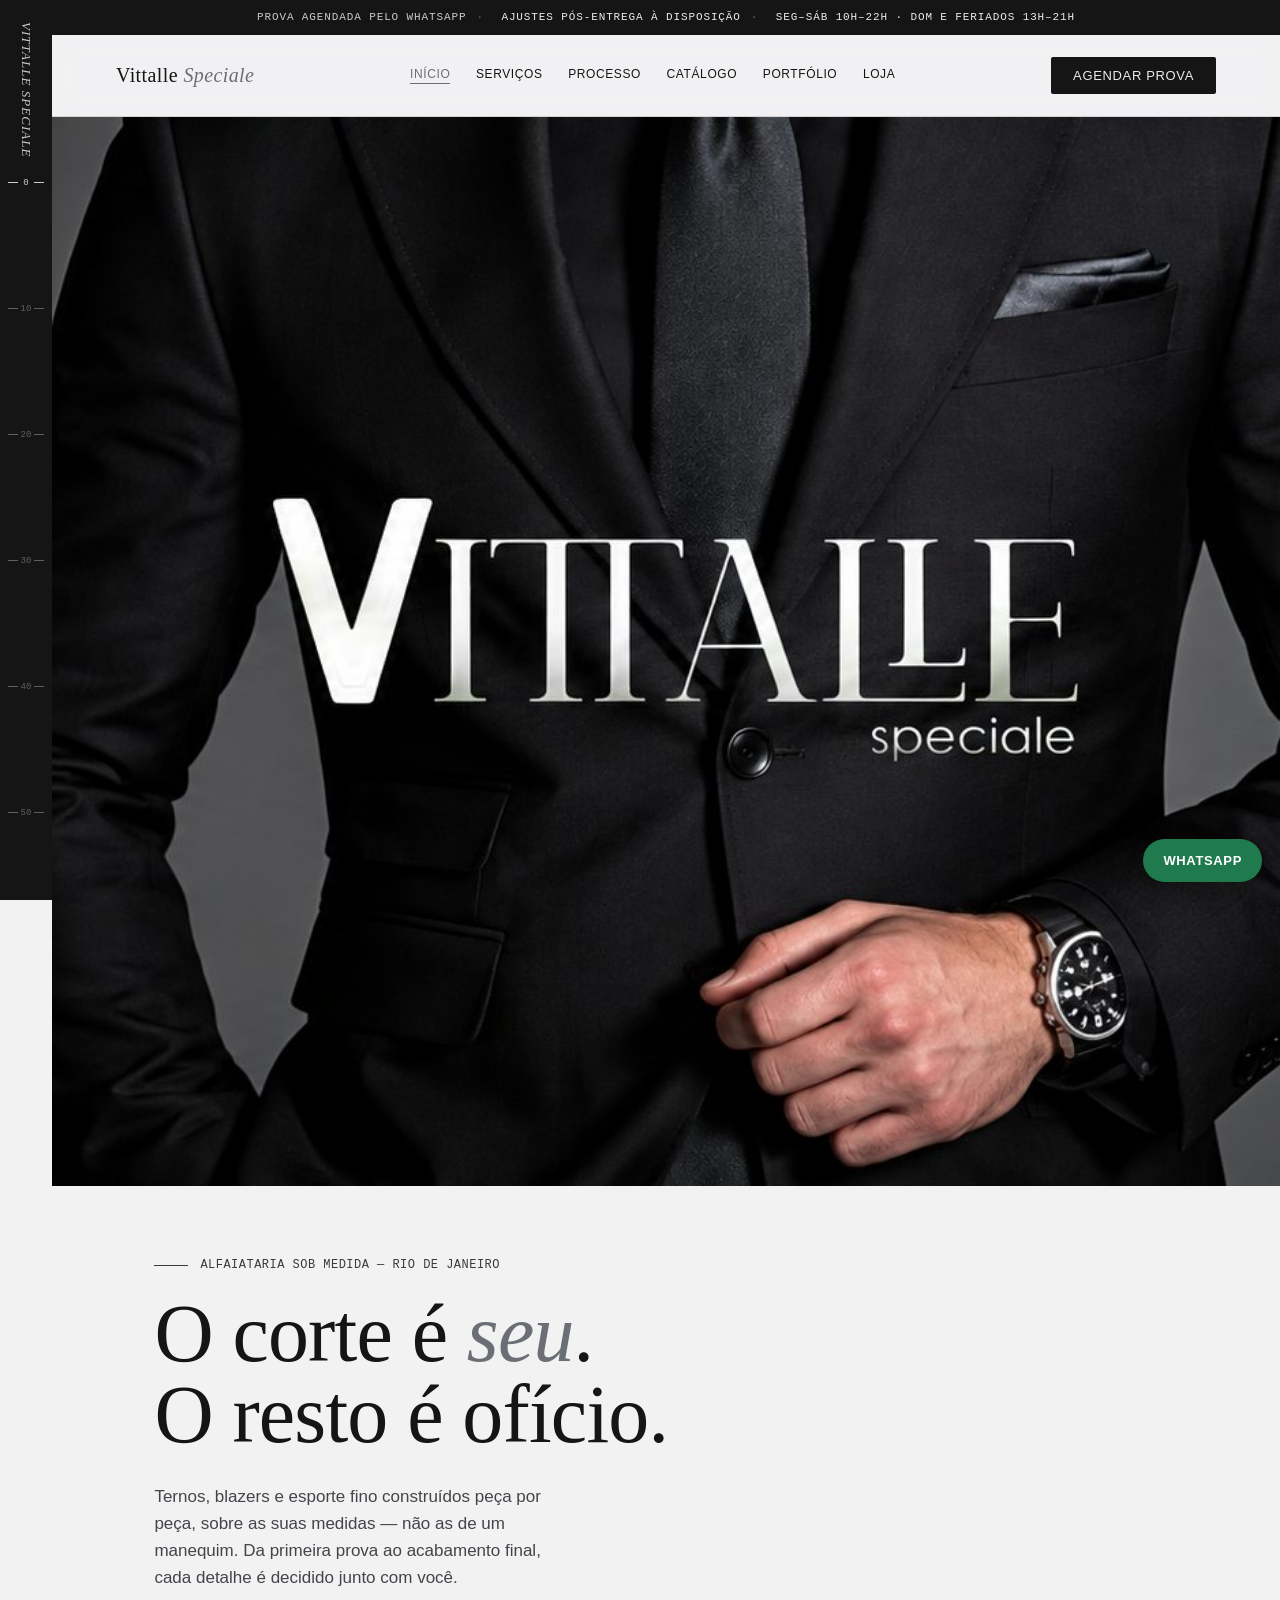
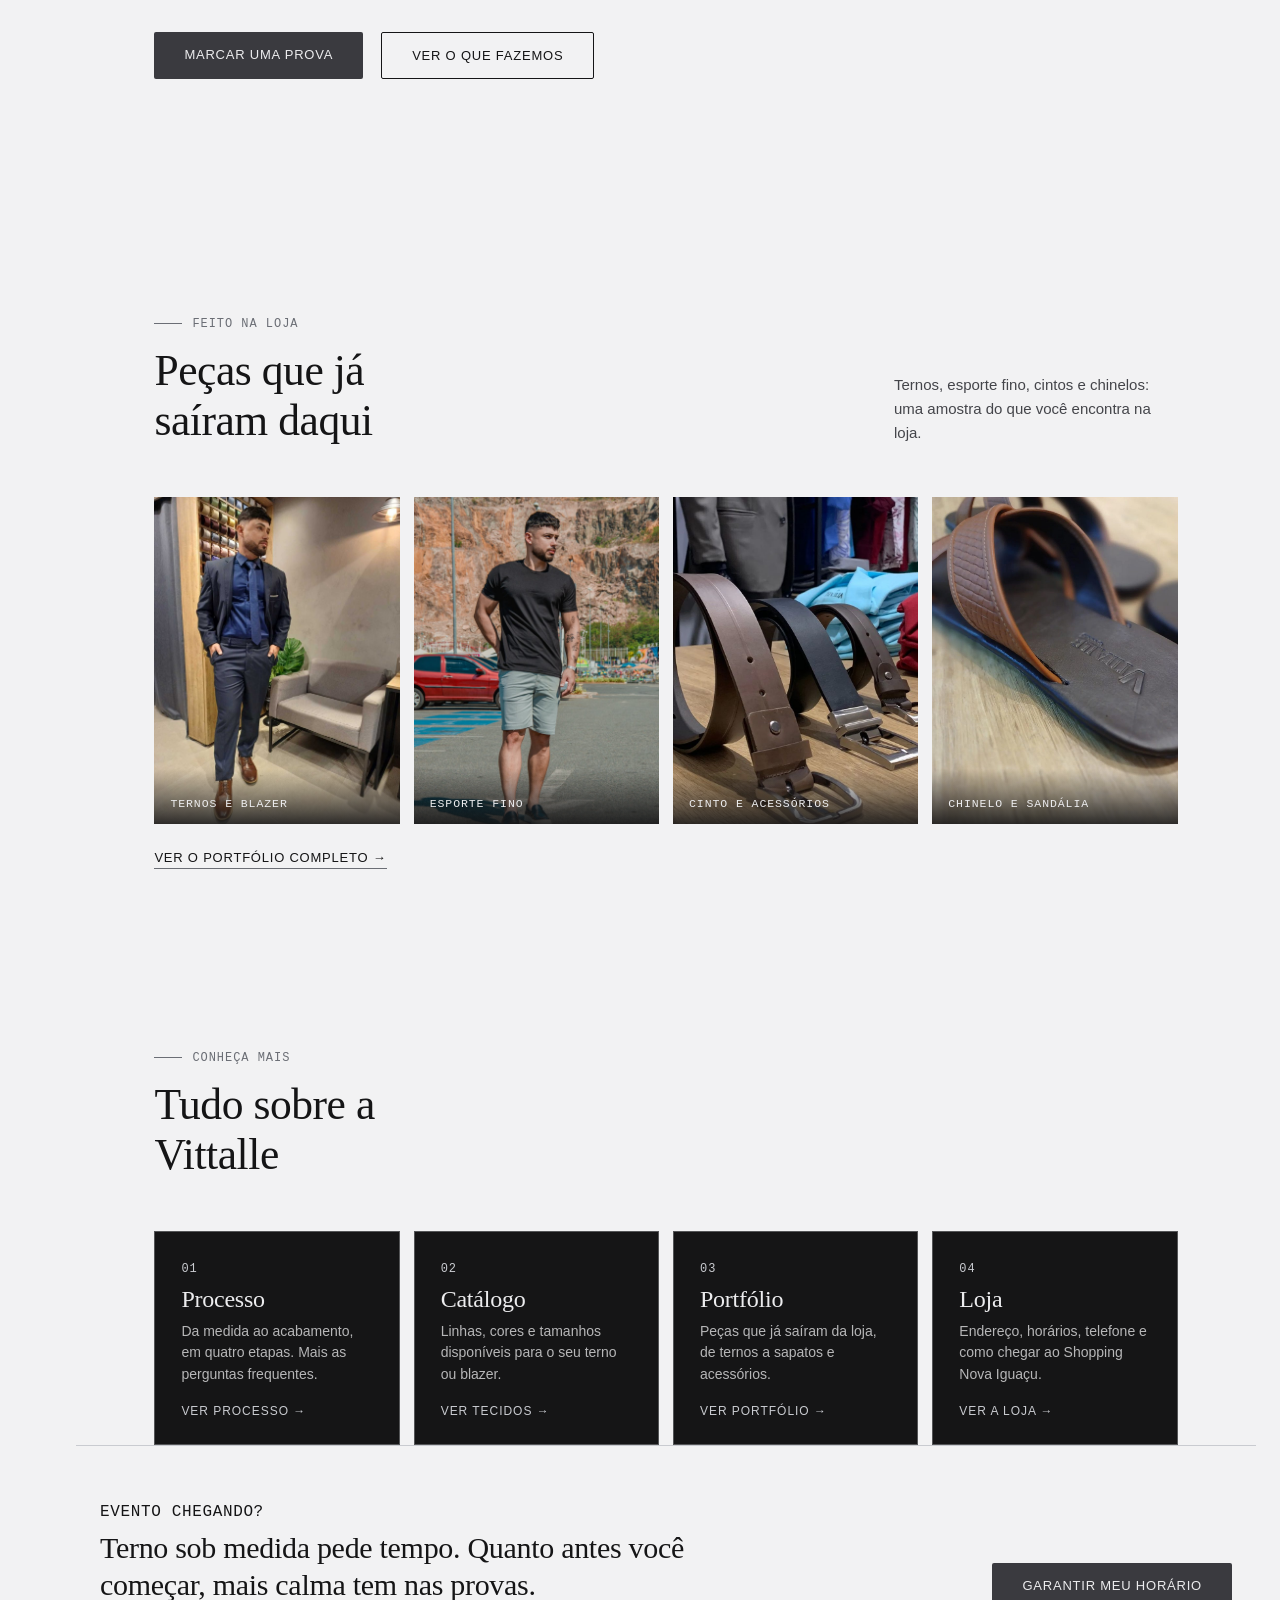
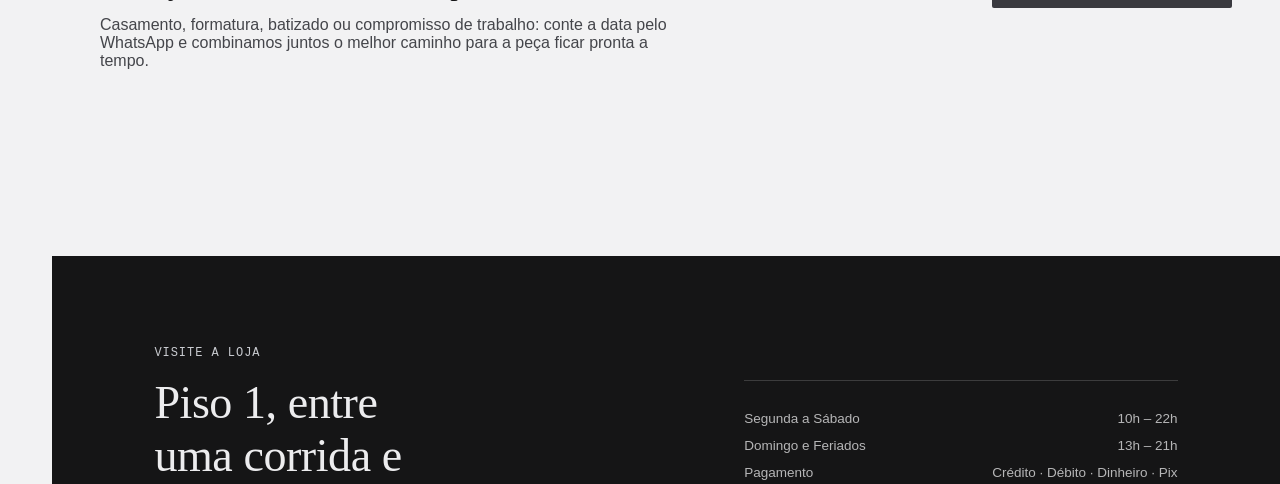
==== commit e59e5abe: "FAQ: pergunta sobre traje passeio completo, esporte fino e black tie (versão 0.0.1012) Co-Authored-B" ====
--- a/index.html
+++ b/index.html
@@ -188,7 +188,7 @@
   <a class="wa-float" href="https://wa.me/5521972672477?text=Ol%C3%A1%2C%20vi%20o%20site%20da%20Vittalle%20Speciale%20e%20gostaria%20de%20agendar%20uma%20prova.%20Posso%20informar%20o%20melhor%20dia%20e%20hor%C3%A1rio%3F" target="_blank" rel="noopener" aria-label="Falar com a Vittalle no WhatsApp">WhatsApp</a>
 
   <footer>
-    <div>© 2026 Vittalle Speciale — Alfaiataria Sob Medida <span class="site-version">· Versão 0.0.1011 (07/11/2026)</span></div>
+    <div>© 2026 Vittalle Speciale — Alfaiataria Sob Medida <span class="site-version">· Versão 0.0.1012 (08/11/2026)</span></div>
     <div class="foot-contact"><span>Shopping Nova Iguaçu · Piso 1 · Loja 3034</span><a href="tel:+5521972672477" aria-label="Ligar para a Vittalle Speciale: 21 97267-2477">(21) 97267-2477</a></div>
     <div class="foot-nav"><a href="index.html">Início</a><a href="servicos.html">Serviços</a><a href="processo.html">Processo</a><a href="tecidos.html">Catálogo</a><a href="portfolio.html">Portfólio</a><a href="loja.html">Loja</a></div>
     <div class="socials">
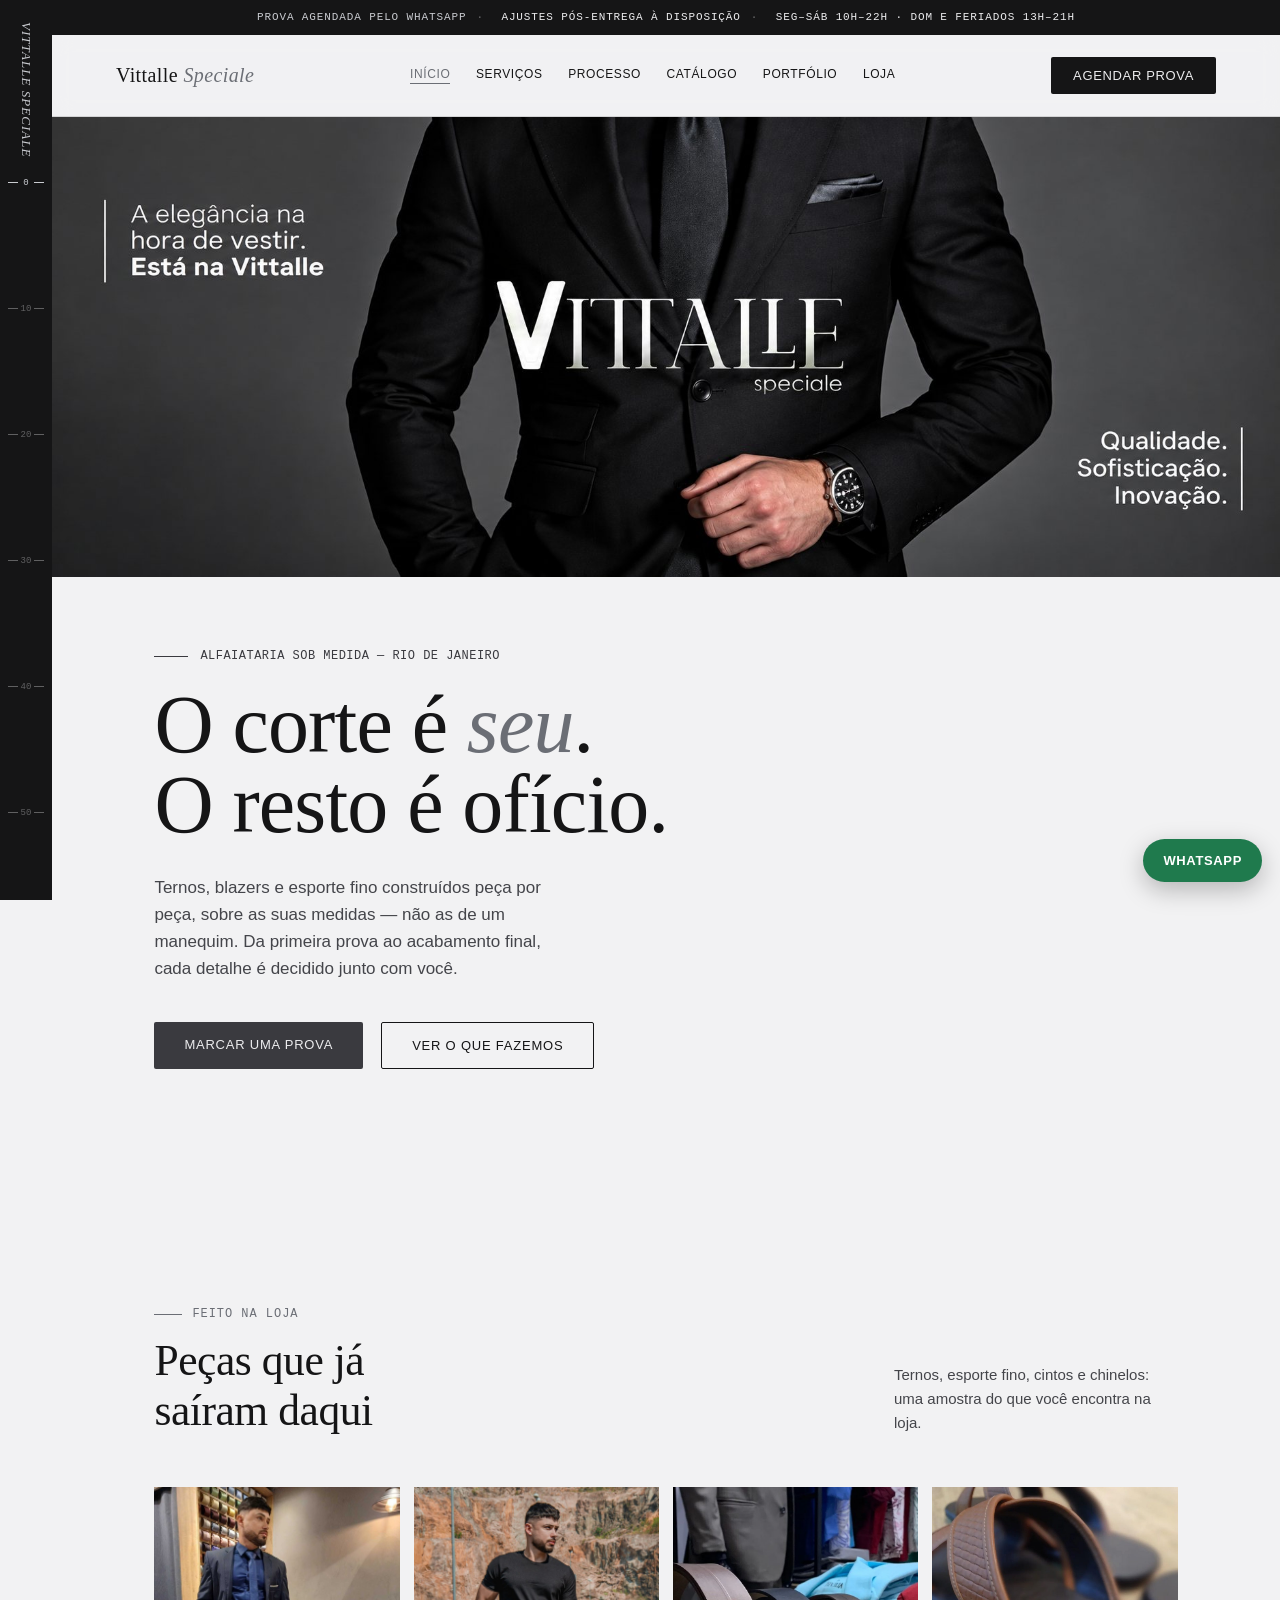
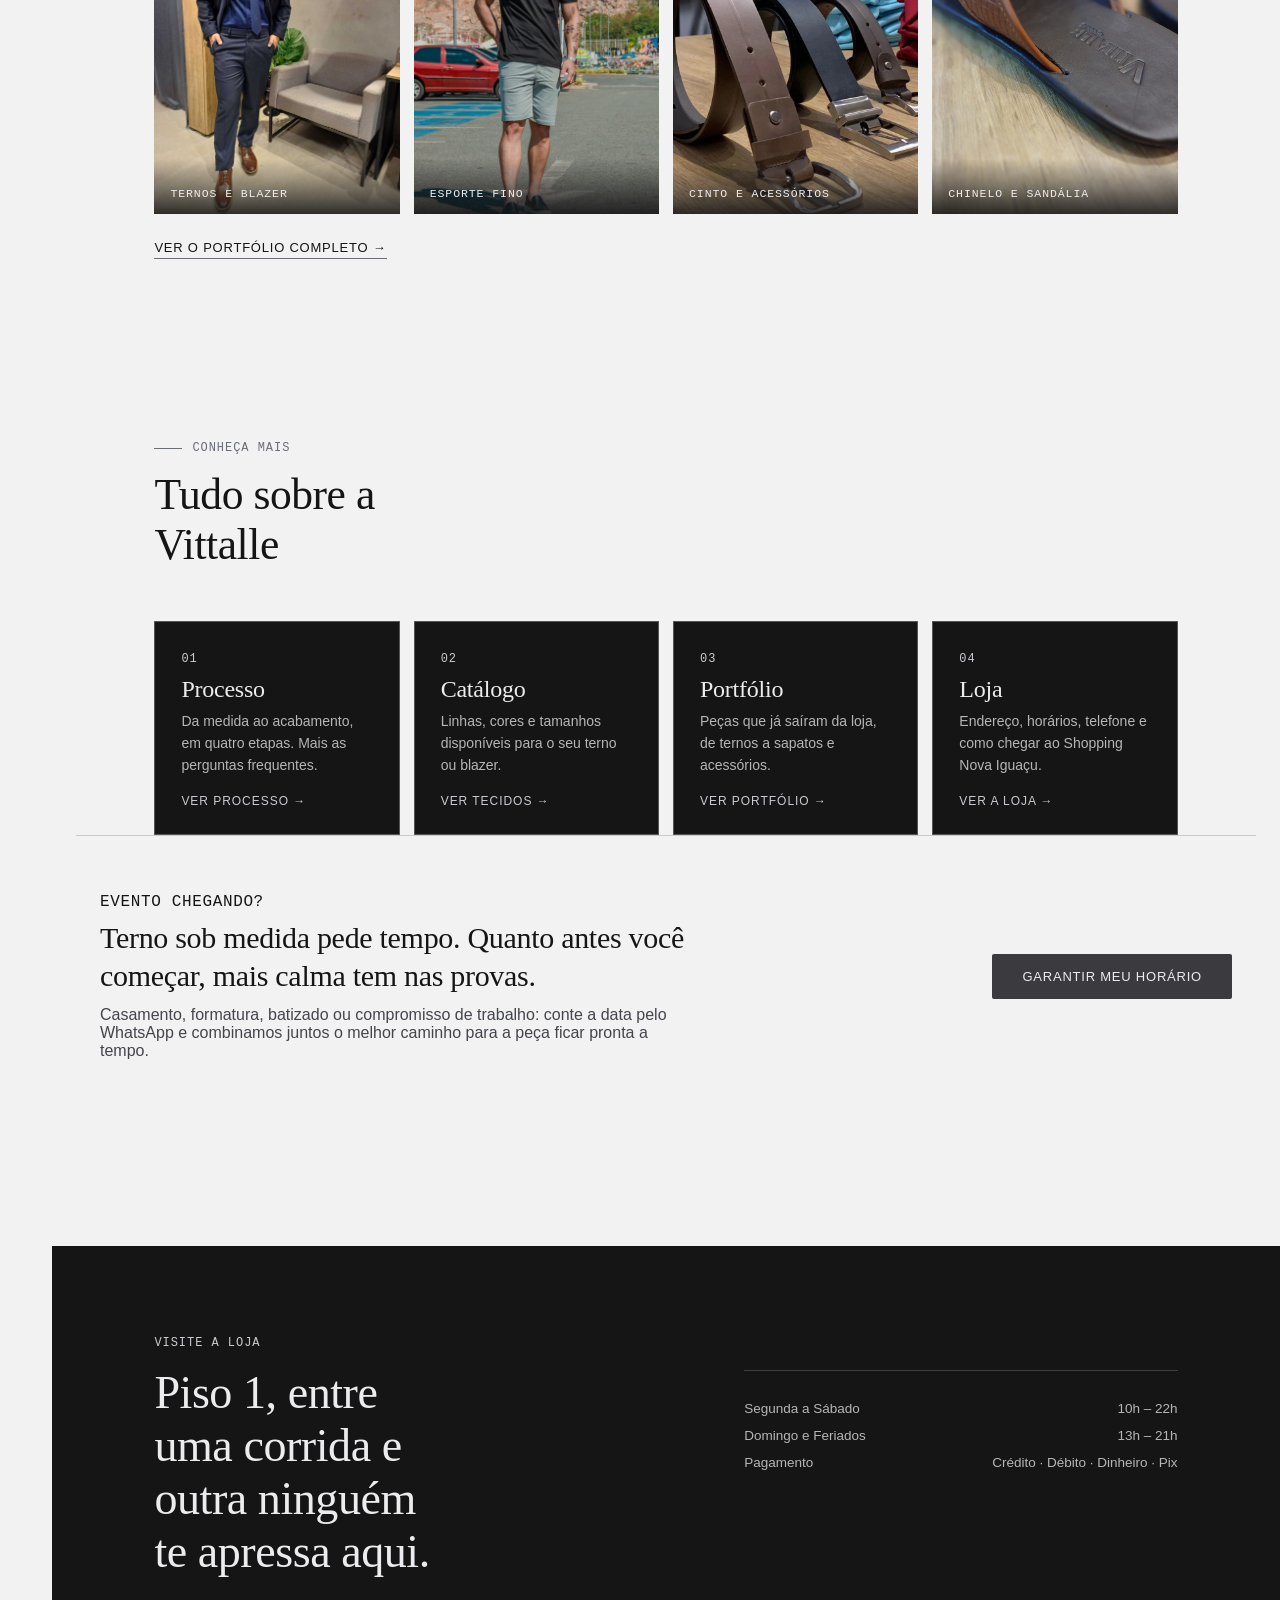
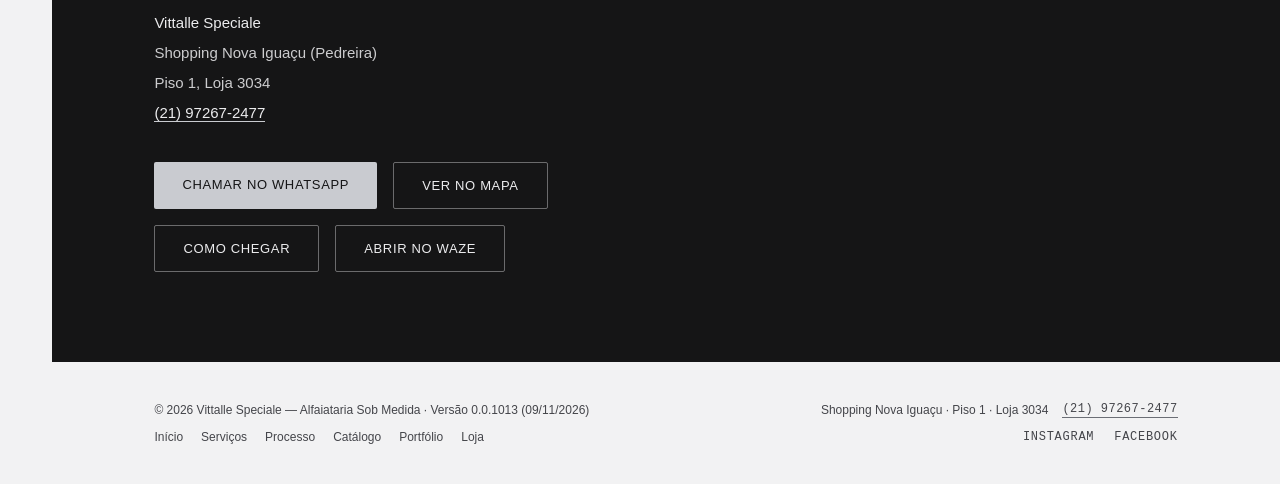
==== commit 23a3651f: "Página 404 ganha bloco de atalhos para as seções principais (versão 0.0.1013) Co-Authored-By: Claude" ====
--- a/index.html
+++ b/index.html
@@ -61,7 +61,7 @@
 <link rel="preconnect" href="https://fonts.googleapis.com">
 <link rel="preconnect" href="https://fonts.gstatic.com" crossorigin>
 <link href="https://fonts.googleapis.com/css2?family=Fraunces:ital,opsz,wght@0,9..144,300;0,9..144,400;0,9..144,500;0,9..144,600;1,9..144,400&family=Inter:wght@300;400;500;600&family=JetBrains+Mono:wght@400;500&display=swap" rel="stylesheet">
-<link rel="stylesheet" href="style.css?v=17">
+<link rel="stylesheet" href="style.css?v=18">
 </head>
 <body>
 
@@ -188,7 +188,7 @@
   <a class="wa-float" href="https://wa.me/5521972672477?text=Ol%C3%A1%2C%20vi%20o%20site%20da%20Vittalle%20Speciale%20e%20gostaria%20de%20agendar%20uma%20prova.%20Posso%20informar%20o%20melhor%20dia%20e%20hor%C3%A1rio%3F" target="_blank" rel="noopener" aria-label="Falar com a Vittalle no WhatsApp">WhatsApp</a>
 
   <footer>
-    <div>© 2026 Vittalle Speciale — Alfaiataria Sob Medida <span class="site-version">· Versão 0.0.1012 (08/11/2026)</span></div>
+    <div>© 2026 Vittalle Speciale — Alfaiataria Sob Medida <span class="site-version">· Versão 0.0.1013 (09/11/2026)</span></div>
     <div class="foot-contact"><span>Shopping Nova Iguaçu · Piso 1 · Loja 3034</span><a href="tel:+5521972672477" aria-label="Ligar para a Vittalle Speciale: 21 97267-2477">(21) 97267-2477</a></div>
     <div class="foot-nav"><a href="index.html">Início</a><a href="servicos.html">Serviços</a><a href="processo.html">Processo</a><a href="tecidos.html">Catálogo</a><a href="portfolio.html">Portfólio</a><a href="loja.html">Loja</a></div>
     <div class="socials">
--- a/style.css
+++ b/style.css
@@ -468,6 +468,9 @@
   .location .details .tel-link{ border-bottom:1px solid var(--silver); color:var(--ivory); }
   .location .details .tel-link:hover{ color:var(--silver); }
   .hours{ border-top:1px solid rgba(236,236,238,0.18); margin-top:34px; padding-top:24px; }
+  .quick-links{ display:flex; flex-direction:column; border-top:1px solid rgba(236,236,238,0.18); padding-top:24px; align-self:center; }
+  .quick-links a{ display:flex; justify-content:space-between; gap:16px; padding:12px 0; border-bottom:1px solid rgba(236,236,238,0.12); color:var(--ivory); font-size:15px; }
+  .quick-links a:hover{ color:var(--silver); }
   .hours-row{ display:flex; justify-content:space-between; font-size:13.5px; padding:6px 0; color:rgba(236,236,238,0.75); }
 
   footer{
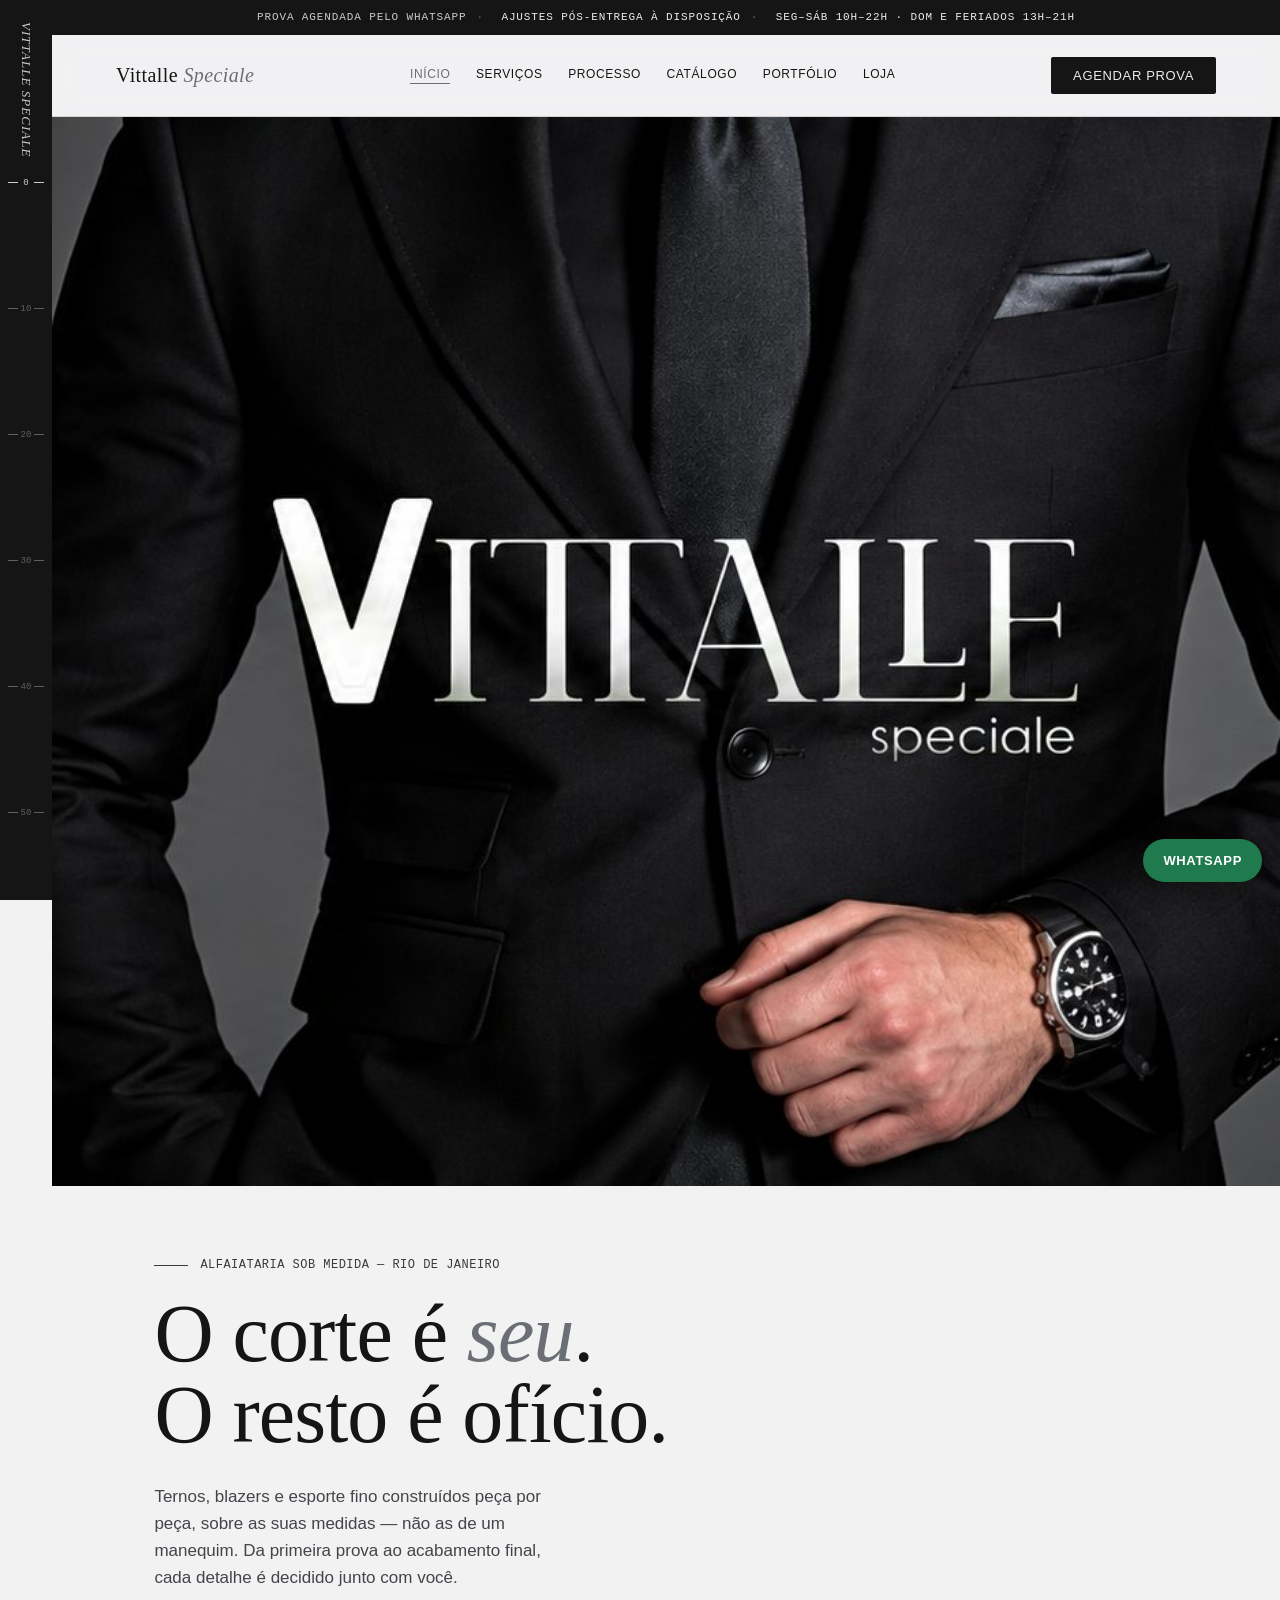
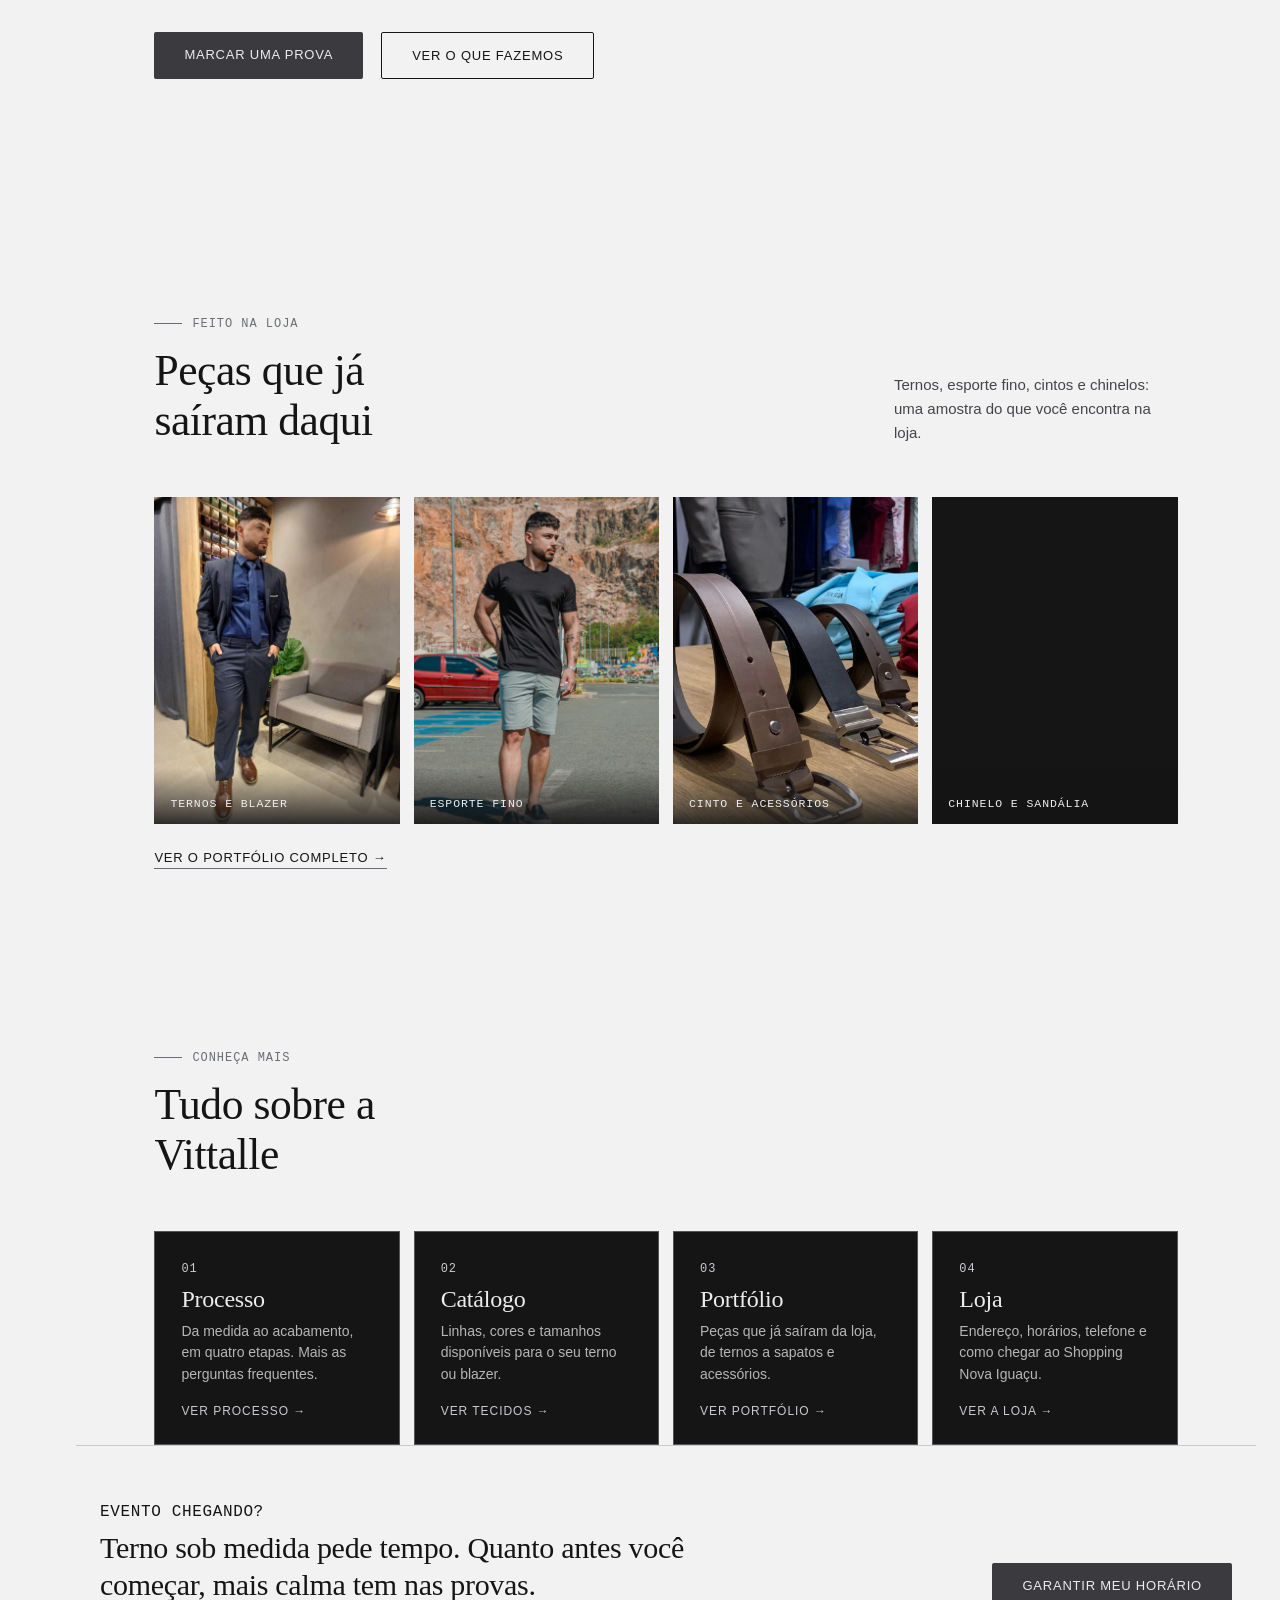
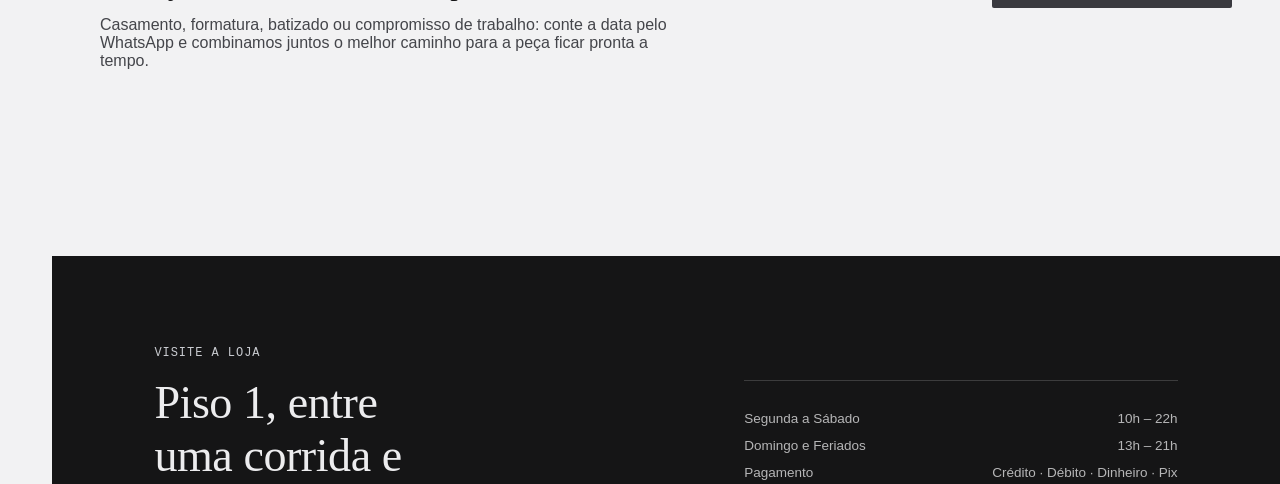
==== commit 91e9712d: "Catálogo: link de WhatsApp por linha de tecido com mensagem pronta (versão 0.0.1014) Co-Authored-By:" ====
--- a/index.html
+++ b/index.html
@@ -61,7 +61,7 @@
 <link rel="preconnect" href="https://fonts.googleapis.com">
 <link rel="preconnect" href="https://fonts.gstatic.com" crossorigin>
 <link href="https://fonts.googleapis.com/css2?family=Fraunces:ital,opsz,wght@0,9..144,300;0,9..144,400;0,9..144,500;0,9..144,600;1,9..144,400&family=Inter:wght@300;400;500;600&family=JetBrains+Mono:wght@400;500&display=swap" rel="stylesheet">
-<link rel="stylesheet" href="style.css?v=18">
+<link rel="stylesheet" href="style.css?v=19">
 </head>
 <body>
 
@@ -188,7 +188,7 @@
   <a class="wa-float" href="https://wa.me/5521972672477?text=Ol%C3%A1%2C%20vi%20o%20site%20da%20Vittalle%20Speciale%20e%20gostaria%20de%20agendar%20uma%20prova.%20Posso%20informar%20o%20melhor%20dia%20e%20hor%C3%A1rio%3F" target="_blank" rel="noopener" aria-label="Falar com a Vittalle no WhatsApp">WhatsApp</a>
 
   <footer>
-    <div>© 2026 Vittalle Speciale — Alfaiataria Sob Medida <span class="site-version">· Versão 0.0.1013 (09/11/2026)</span></div>
+    <div>© 2026 Vittalle Speciale — Alfaiataria Sob Medida <span class="site-version">· Versão 0.0.1014 (10/11/2026)</span></div>
     <div class="foot-contact"><span>Shopping Nova Iguaçu · Piso 1 · Loja 3034</span><a href="tel:+5521972672477" aria-label="Ligar para a Vittalle Speciale: 21 97267-2477">(21) 97267-2477</a></div>
     <div class="foot-nav"><a href="index.html">Início</a><a href="servicos.html">Serviços</a><a href="processo.html">Processo</a><a href="tecidos.html">Catálogo</a><a href="portfolio.html">Portfólio</a><a href="loja.html">Loja</a></div>
     <div class="socials">
--- a/style.css
+++ b/style.css
@@ -556,3 +556,8 @@
   .foot-contact a{ font-family:'JetBrains Mono',monospace; letter-spacing:0.04em; border-bottom:1px solid var(--brass); padding-bottom:1px; }
   .foot-contact a:hover{ color:var(--burgundy); }
   .foot-pay{ font-size:0.95em; }
+
+  /* --- atalho de WhatsApp por linha no catalogo --- */
+  .malha-cta{ display:inline-block; margin-top:22px; font-size:14px; line-height:1.5; color:var(--ink); border-bottom:1px solid var(--brass); padding-bottom:2px; }
+  .malha-cta:hover{ color:var(--burgundy); border-bottom-color:var(--ink); }
+  .malha-cta:focus-visible{ outline:2px solid var(--brass); outline-offset:3px; }
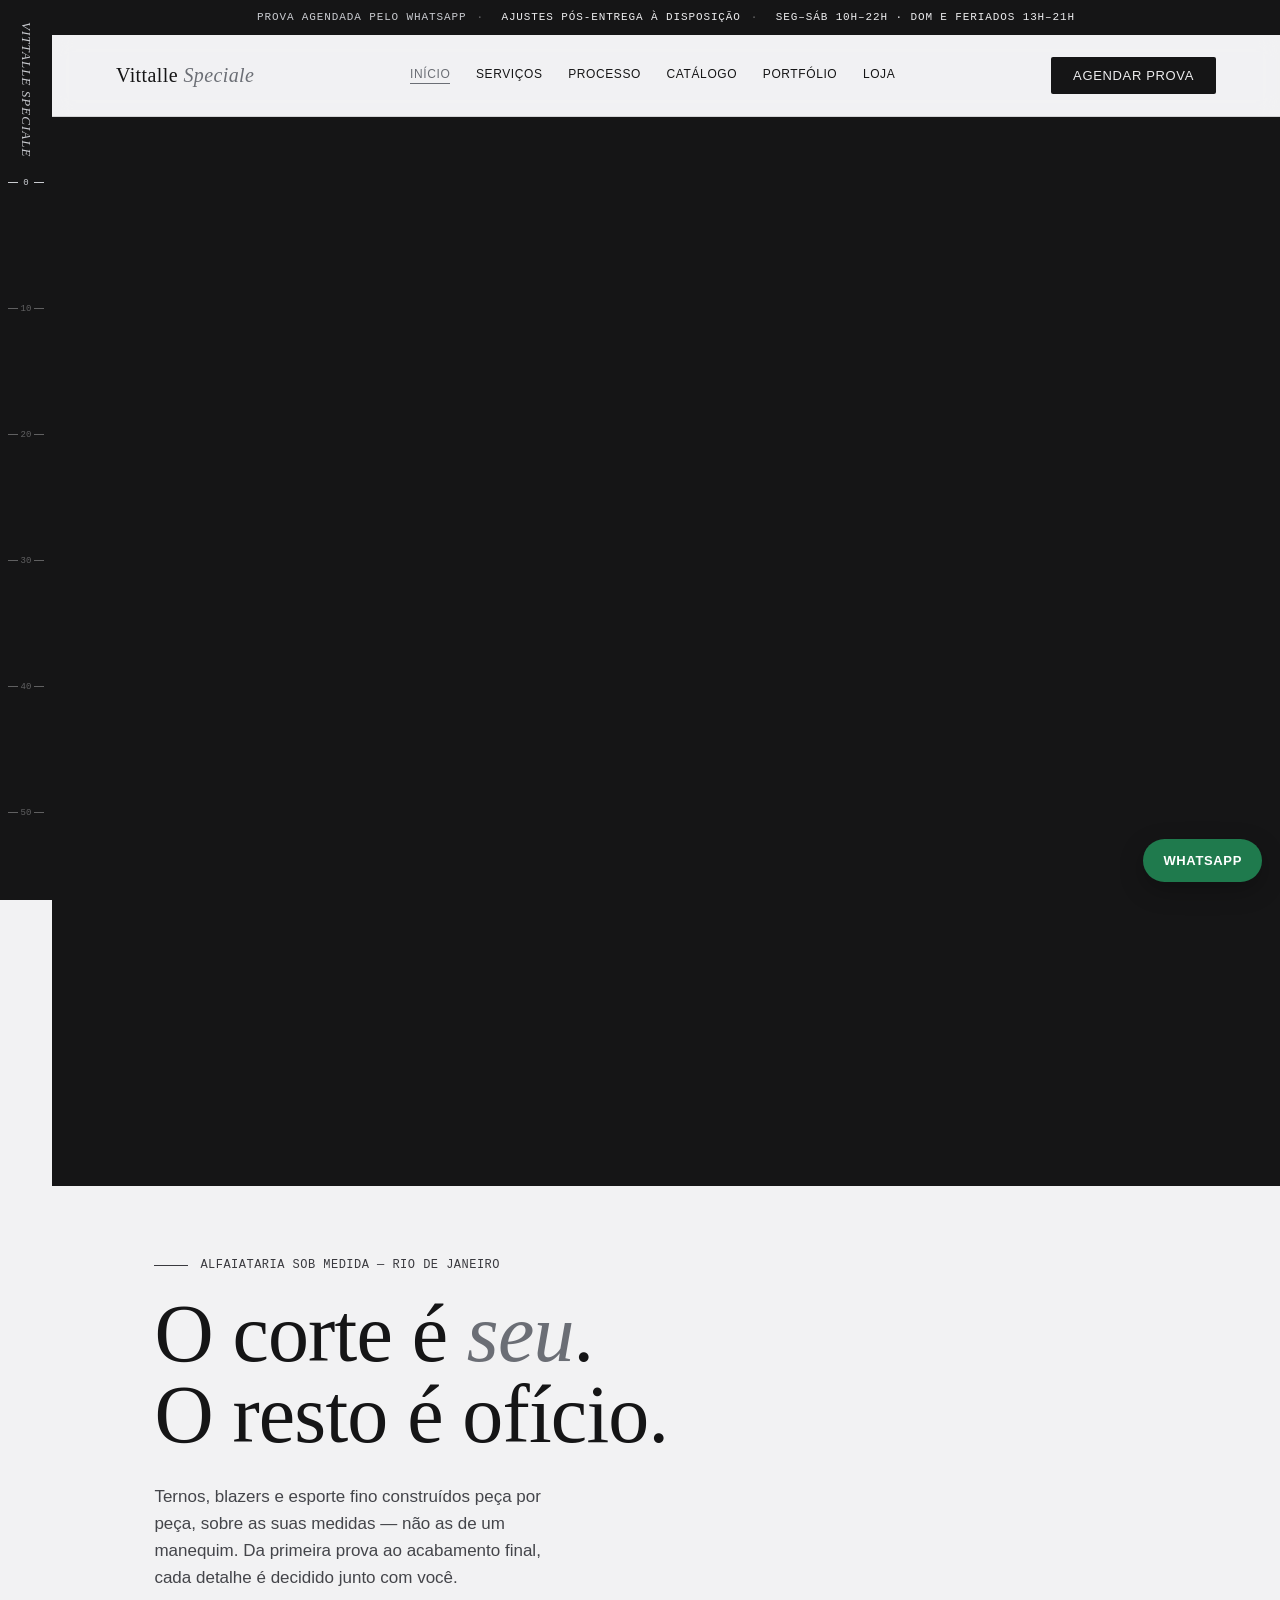
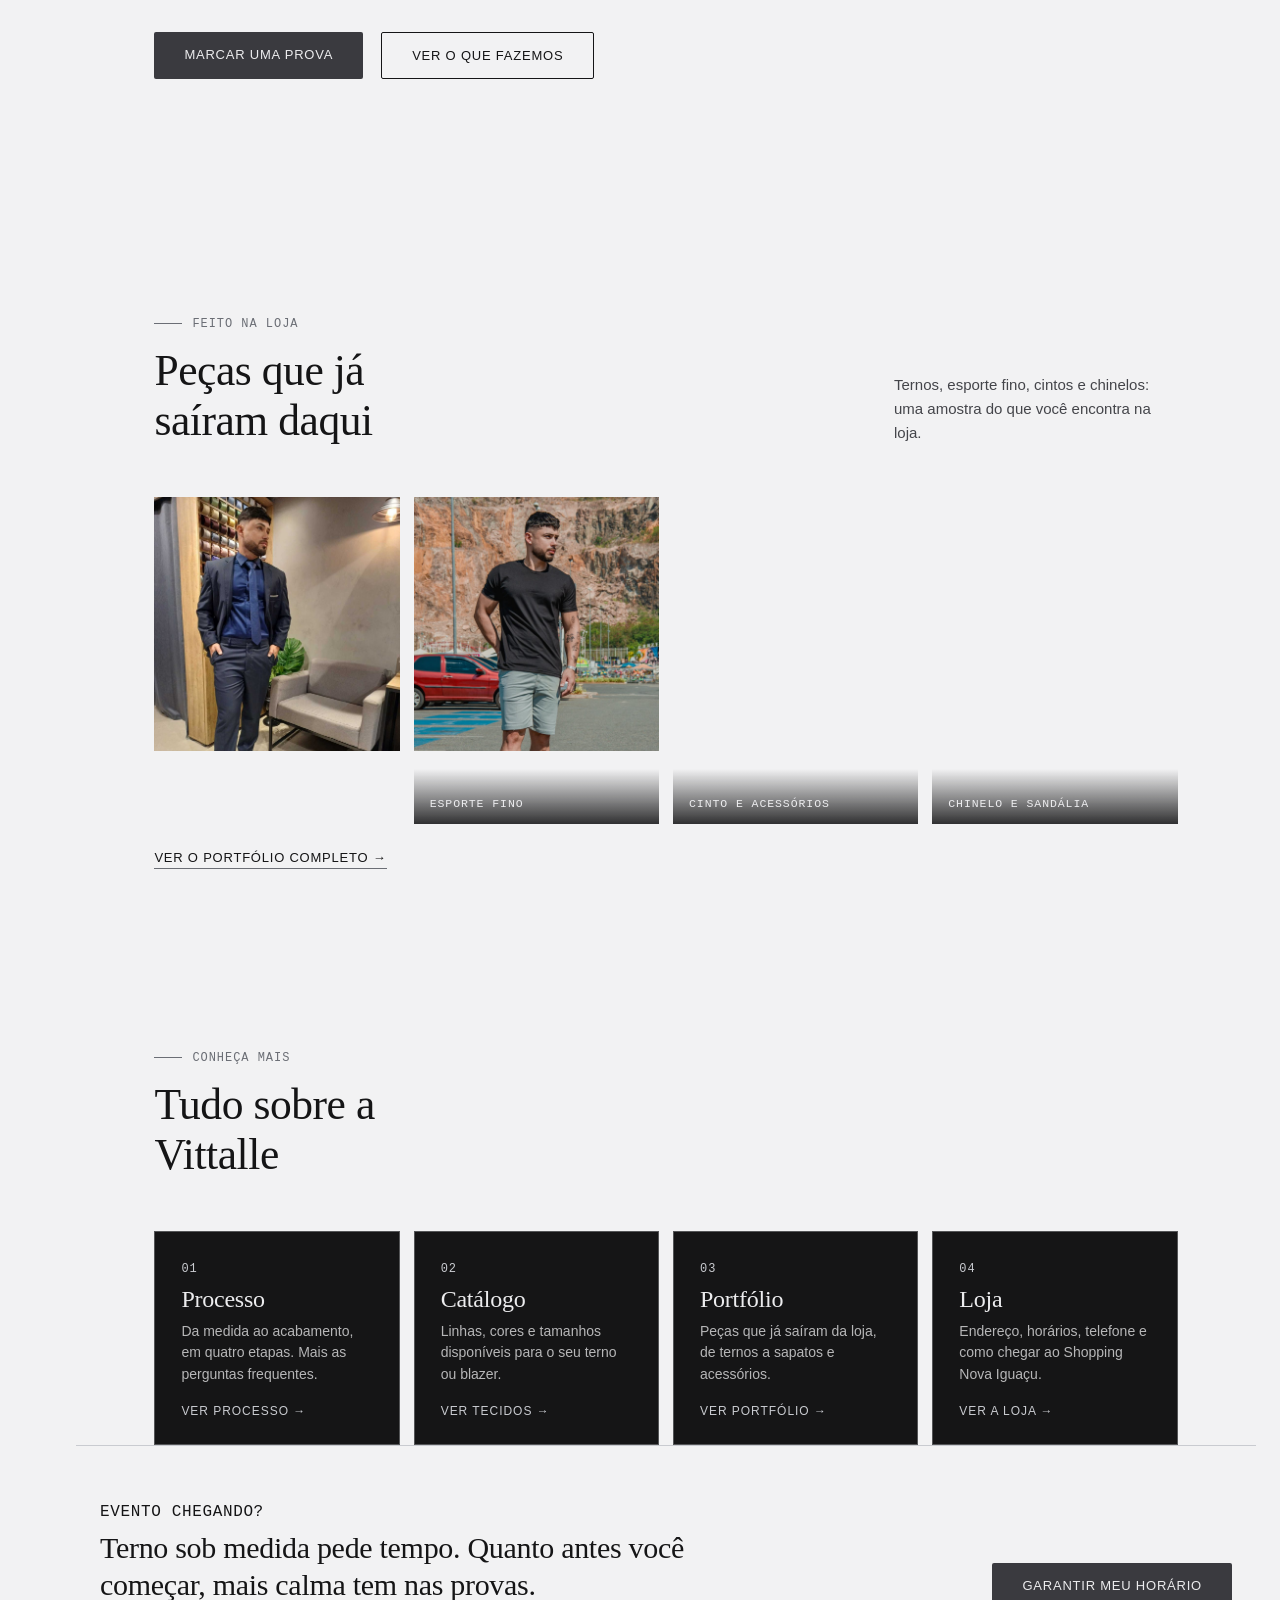
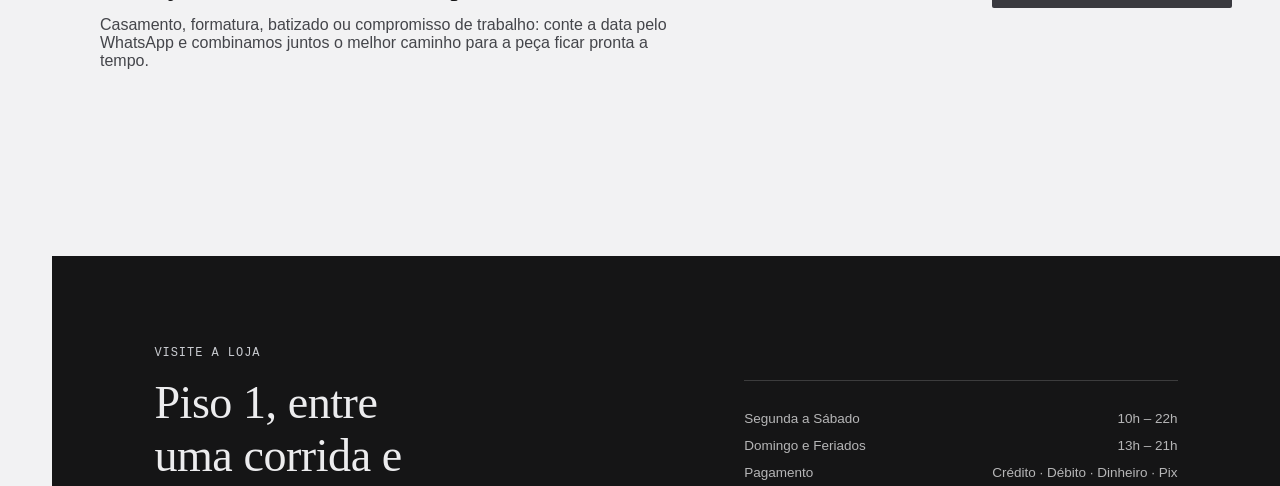
==== commit cf654bf4: "Rodapé ganha link 'Voltar ao topo' nas 6 páginas (versão 0.0.1015) Co-Authored-By: Claude Opus 5.5 <" ====
--- a/index.html
+++ b/index.html
@@ -61,7 +61,7 @@
 <link rel="preconnect" href="https://fonts.googleapis.com">
 <link rel="preconnect" href="https://fonts.gstatic.com" crossorigin>
 <link href="https://fonts.googleapis.com/css2?family=Fraunces:ital,opsz,wght@0,9..144,300;0,9..144,400;0,9..144,500;0,9..144,600;1,9..144,400&family=Inter:wght@300;400;500;600&family=JetBrains+Mono:wght@400;500&display=swap" rel="stylesheet">
-<link rel="stylesheet" href="style.css?v=19">
+<link rel="stylesheet" href="style.css?v=20">
 </head>
 <body>
 
@@ -188,9 +188,10 @@
   <a class="wa-float" href="https://wa.me/5521972672477?text=Ol%C3%A1%2C%20vi%20o%20site%20da%20Vittalle%20Speciale%20e%20gostaria%20de%20agendar%20uma%20prova.%20Posso%20informar%20o%20melhor%20dia%20e%20hor%C3%A1rio%3F" target="_blank" rel="noopener" aria-label="Falar com a Vittalle no WhatsApp">WhatsApp</a>
 
   <footer>
-    <div>© 2026 Vittalle Speciale — Alfaiataria Sob Medida <span class="site-version">· Versão 0.0.1014 (10/11/2026)</span></div>
+    <div>© 2026 Vittalle Speciale — Alfaiataria Sob Medida <span class="site-version">· Versão 0.0.1015 (11/11/2026)</span></div>
     <div class="foot-contact"><span>Shopping Nova Iguaçu · Piso 1 · Loja 3034</span><a href="tel:+5521972672477" aria-label="Ligar para a Vittalle Speciale: 21 97267-2477">(21) 97267-2477</a></div>
     <div class="foot-nav"><a href="index.html">Início</a><a href="servicos.html">Serviços</a><a href="processo.html">Processo</a><a href="tecidos.html">Catálogo</a><a href="portfolio.html">Portfólio</a><a href="loja.html">Loja</a></div>
+    <a class="foot-top" href="#top">Voltar ao topo <span aria-hidden="true">↑</span></a>
     <div class="socials">
       <a href="https://www.instagram.com/vittalle.speciale" target="_blank" rel="noopener">Instagram</a>
       <a href="https://www.facebook.com/people/Vittalle-speciale/61560996083822/" target="_blank" rel="noopener">Facebook</a>
--- a/style.css
+++ b/style.css
@@ -561,3 +561,5 @@
   .malha-cta{ display:inline-block; margin-top:22px; font-size:14px; line-height:1.5; color:var(--ink); border-bottom:1px solid var(--brass); padding-bottom:2px; }
   .malha-cta:hover{ color:var(--burgundy); border-bottom-color:var(--ink); }
   .malha-cta:focus-visible{ outline:2px solid var(--brass); outline-offset:3px; }
+  .foot-top{ font-family:'JetBrains Mono',monospace; text-transform:uppercase; letter-spacing:0.06em; border-bottom:1px solid var(--brass); padding-bottom:1px; }
+  .foot-top:hover{ color:var(--burgundy); }
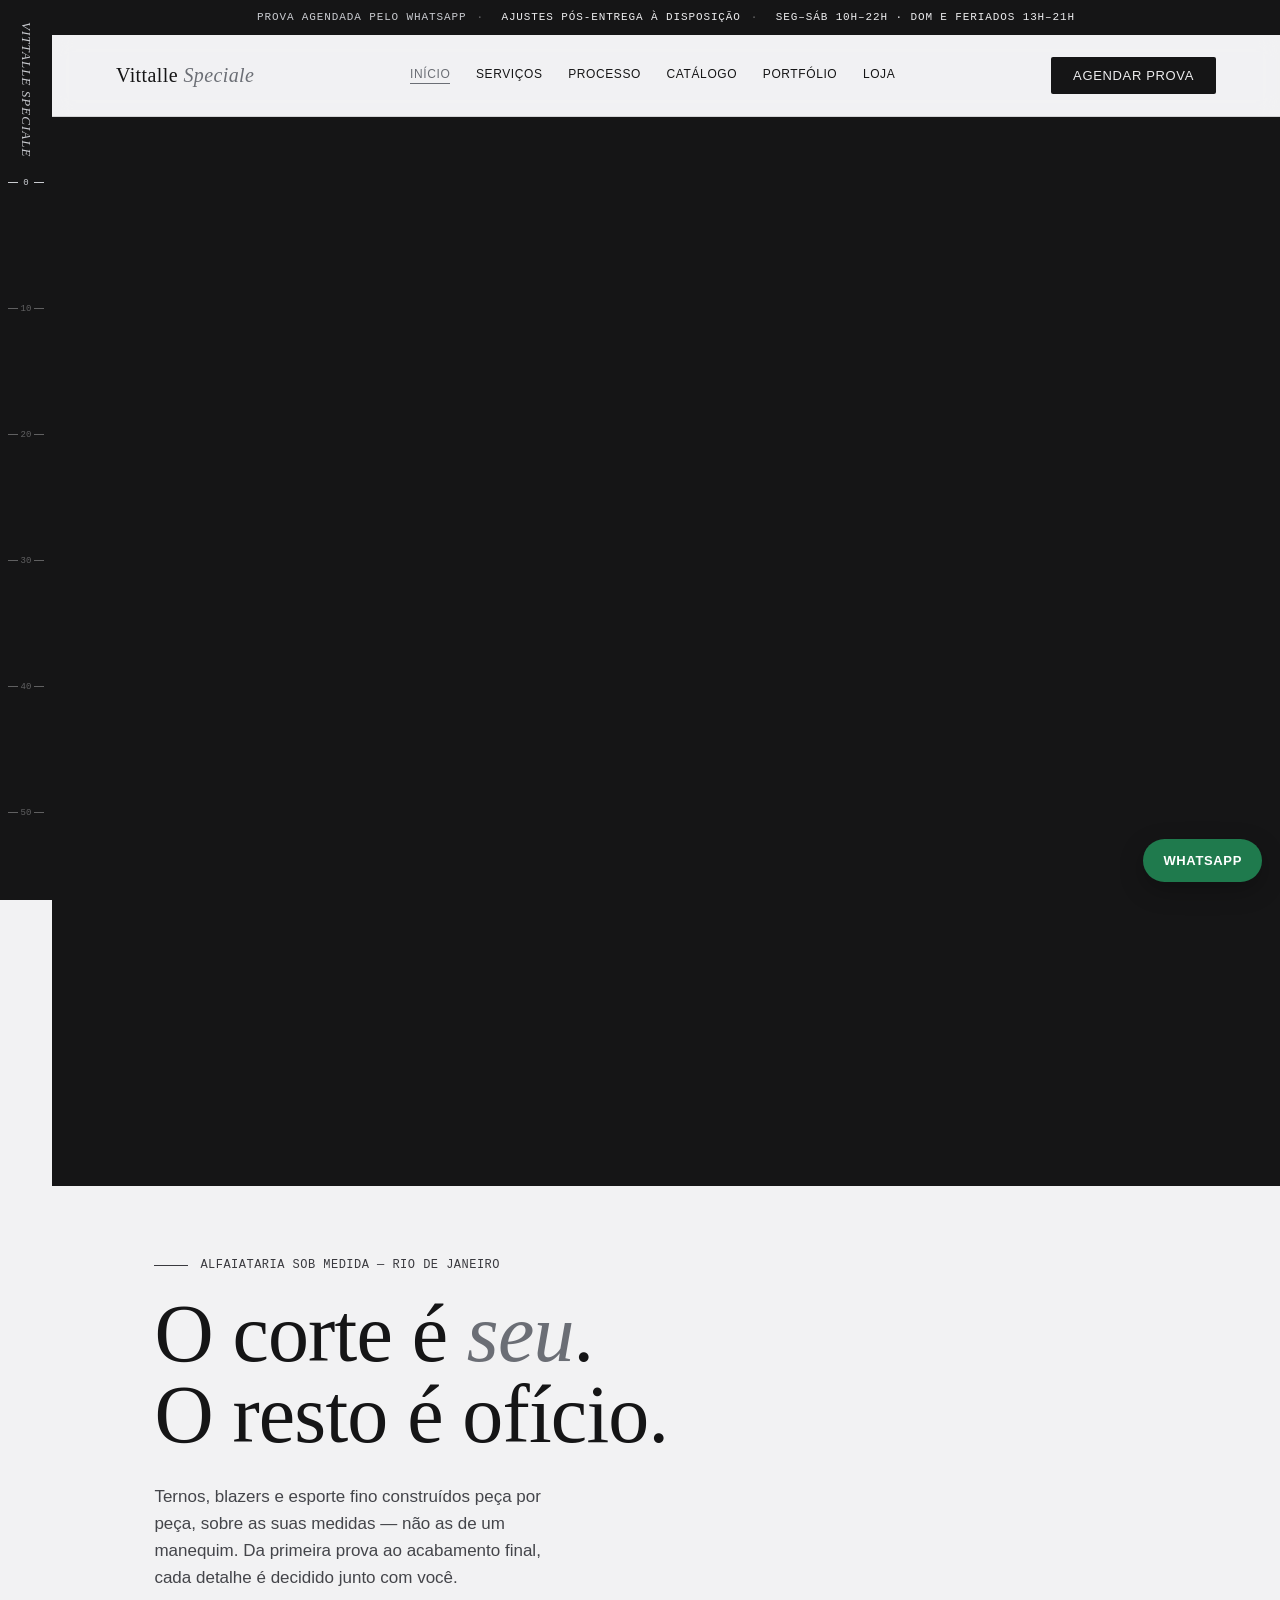
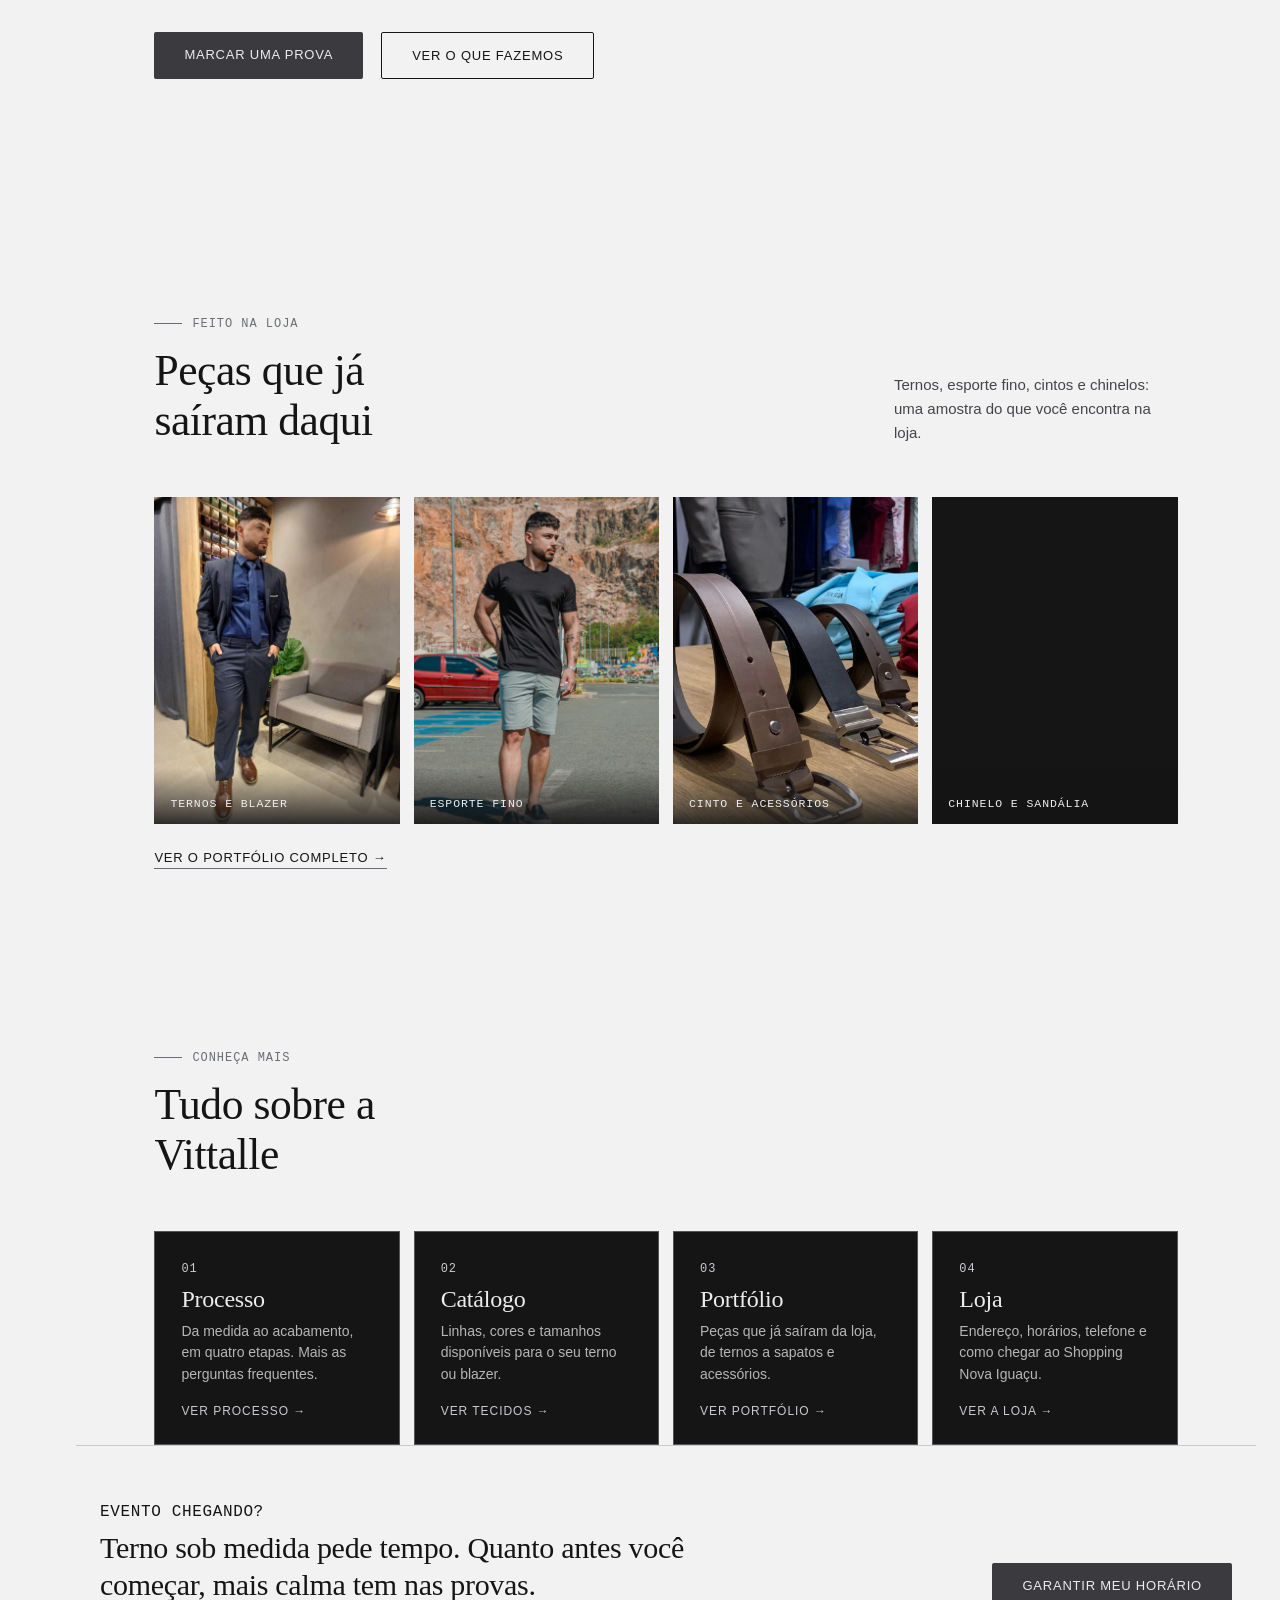
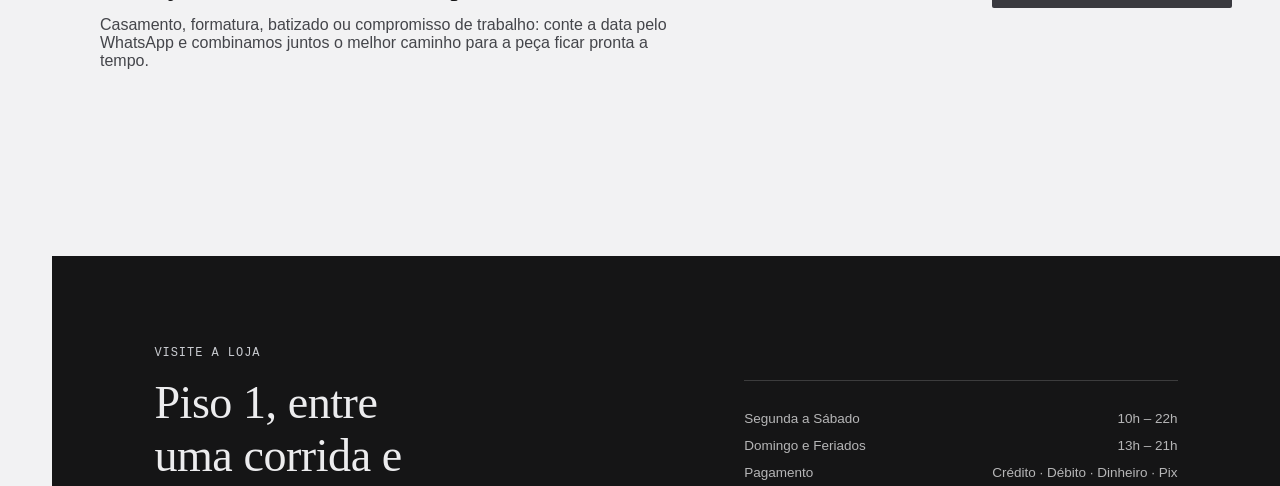
==== commit df2baca3: "FAQ ganha pergunta sobre caimento ajustado ou tradicional (versão 0.0.1016) Co-Authored-By: Claude O" ====
--- a/index.html
+++ b/index.html
@@ -188,7 +188,7 @@
   <a class="wa-float" href="https://wa.me/5521972672477?text=Ol%C3%A1%2C%20vi%20o%20site%20da%20Vittalle%20Speciale%20e%20gostaria%20de%20agendar%20uma%20prova.%20Posso%20informar%20o%20melhor%20dia%20e%20hor%C3%A1rio%3F" target="_blank" rel="noopener" aria-label="Falar com a Vittalle no WhatsApp">WhatsApp</a>
 
   <footer>
-    <div>© 2026 Vittalle Speciale — Alfaiataria Sob Medida <span class="site-version">· Versão 0.0.1015 (11/11/2026)</span></div>
+    <div>© 2026 Vittalle Speciale — Alfaiataria Sob Medida <span class="site-version">· Versão 0.0.1016 (12/11/2026)</span></div>
     <div class="foot-contact"><span>Shopping Nova Iguaçu · Piso 1 · Loja 3034</span><a href="tel:+5521972672477" aria-label="Ligar para a Vittalle Speciale: 21 97267-2477">(21) 97267-2477</a></div>
     <div class="foot-nav"><a href="index.html">Início</a><a href="servicos.html">Serviços</a><a href="processo.html">Processo</a><a href="tecidos.html">Catálogo</a><a href="portfolio.html">Portfólio</a><a href="loja.html">Loja</a></div>
     <a class="foot-top" href="#top">Voltar ao topo <span aria-hidden="true">↑</span></a>
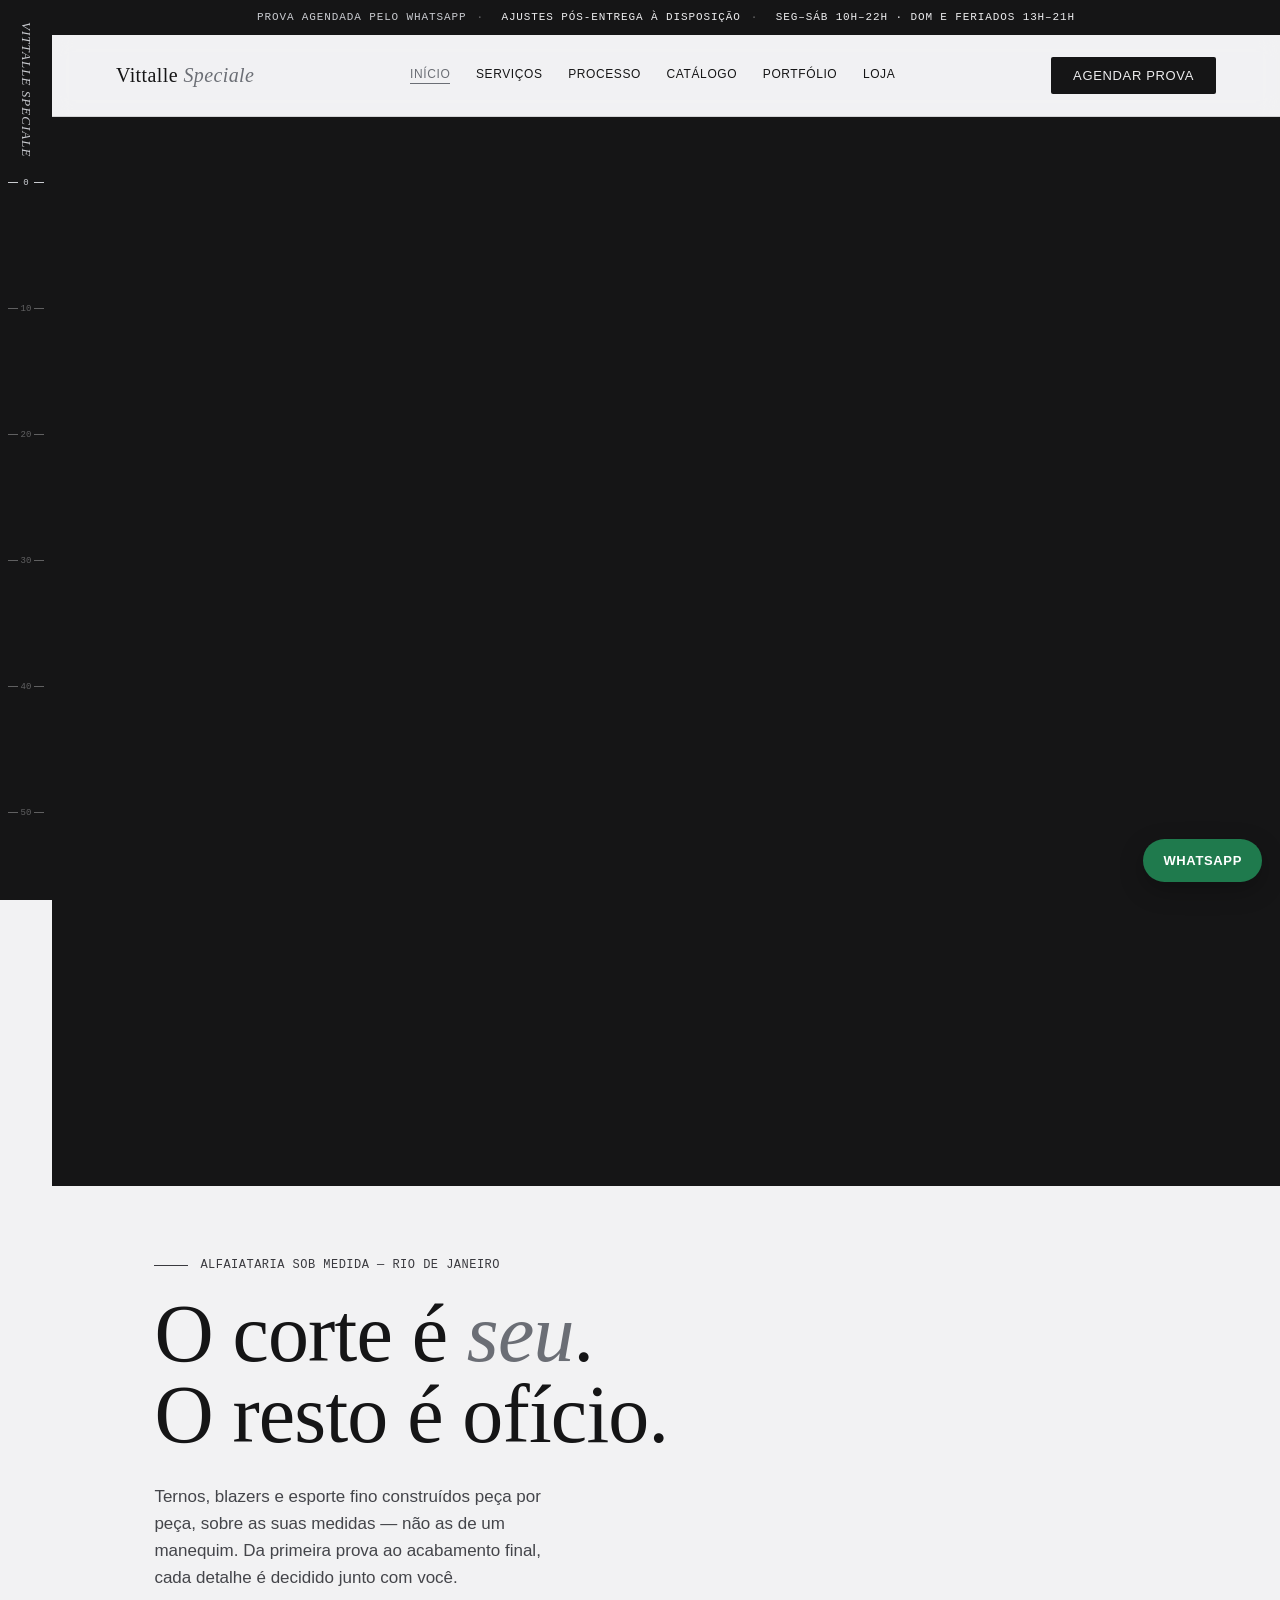
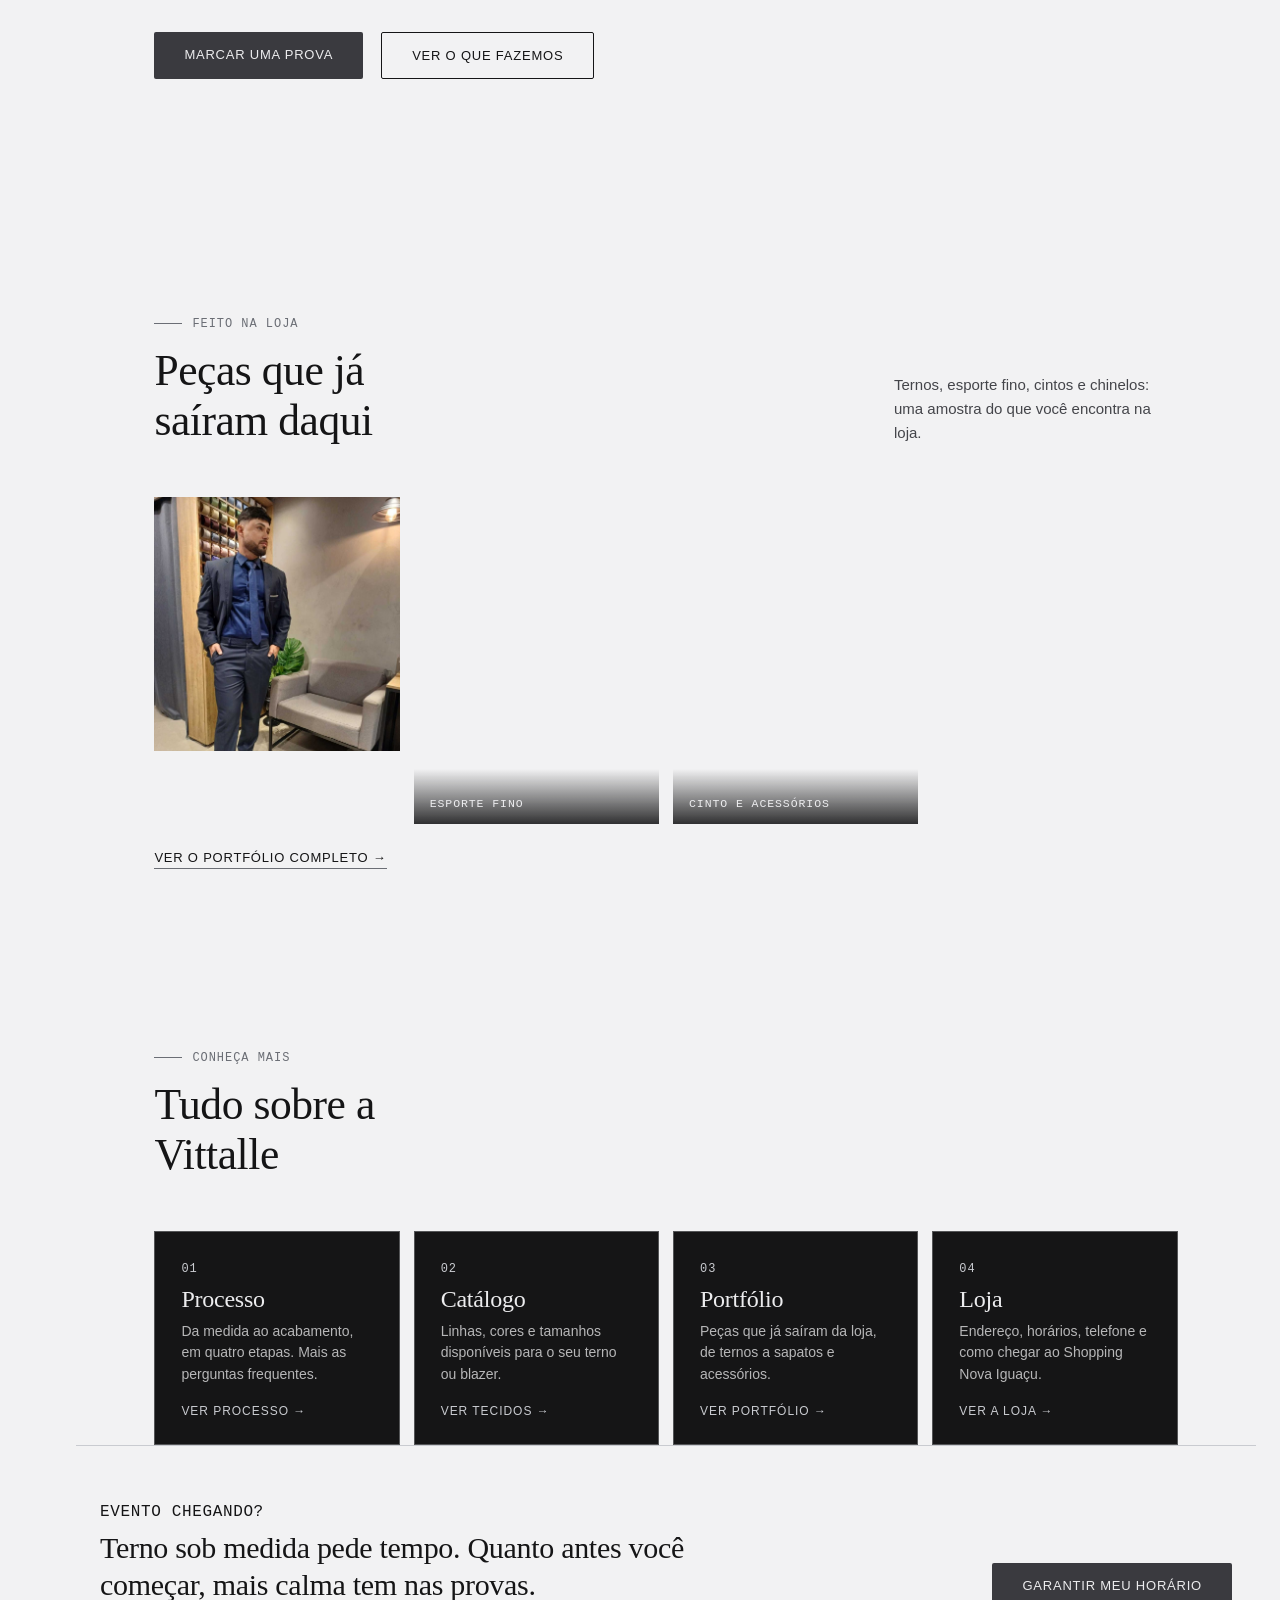
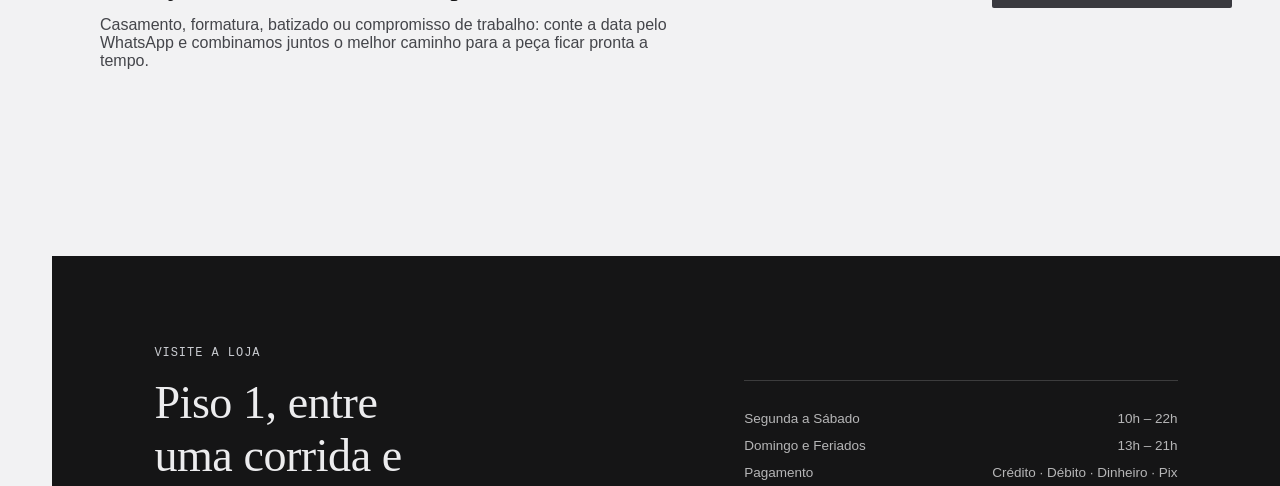
==== commit 947aee68: "Auditoria de fluidez do site (versao 0.0.1017) - Regua lateral volta a navegar em Inicio, Servicos, " ====
--- a/index.html
+++ b/index.html
@@ -61,7 +61,7 @@
 <link rel="preconnect" href="https://fonts.googleapis.com">
 <link rel="preconnect" href="https://fonts.gstatic.com" crossorigin>
 <link href="https://fonts.googleapis.com/css2?family=Fraunces:ital,opsz,wght@0,9..144,300;0,9..144,400;0,9..144,500;0,9..144,600;1,9..144,400&family=Inter:wght@300;400;500;600&family=JetBrains+Mono:wght@400;500&display=swap" rel="stylesheet">
-<link rel="stylesheet" href="style.css?v=20">
+<link rel="stylesheet" href="style.css?v=21">
 </head>
 <body>
 
@@ -188,7 +188,7 @@
   <a class="wa-float" href="https://wa.me/5521972672477?text=Ol%C3%A1%2C%20vi%20o%20site%20da%20Vittalle%20Speciale%20e%20gostaria%20de%20agendar%20uma%20prova.%20Posso%20informar%20o%20melhor%20dia%20e%20hor%C3%A1rio%3F" target="_blank" rel="noopener" aria-label="Falar com a Vittalle no WhatsApp">WhatsApp</a>
 
   <footer>
-    <div>© 2026 Vittalle Speciale — Alfaiataria Sob Medida <span class="site-version">· Versão 0.0.1016 (12/11/2026)</span></div>
+    <div>© 2026 Vittalle Speciale — Alfaiataria Sob Medida <span class="site-version">· Versão 0.0.1017 (12/11/2026)</span></div>
     <div class="foot-contact"><span>Shopping Nova Iguaçu · Piso 1 · Loja 3034</span><a href="tel:+5521972672477" aria-label="Ligar para a Vittalle Speciale: 21 97267-2477">(21) 97267-2477</a></div>
     <div class="foot-nav"><a href="index.html">Início</a><a href="servicos.html">Serviços</a><a href="processo.html">Processo</a><a href="tecidos.html">Catálogo</a><a href="portfolio.html">Portfólio</a><a href="loja.html">Loja</a></div>
     <a class="foot-top" href="#top">Voltar ao topo <span aria-hidden="true">↑</span></a>
@@ -199,6 +199,6 @@
   </footer>
 
 </div>
-<script src="app.js?v=1"></script>
+<script src="app.js?v=2"></script>
 </body>
 </html>
--- a/style.css
+++ b/style.css
@@ -189,7 +189,7 @@
   .hero .actions{ animation-delay:.4s; }
   .hero-photo{ animation:fade .9s .3s ease both; }
   @keyframes fade{ from{opacity:0;} to{opacity:1;} }
-  .js .reveal{ opacity:0; transform:translateY(26px); transition:opacity .8s ease, transform .8s cubic-bezier(.2,.7,.2,1); }
+  .js .reveal{ opacity:0; transform:translateY(14px); transition:opacity .5s ease, transform .5s cubic-bezier(.2,.7,.2,1); }
   .js .reveal.in{ opacity:1; transform:none; }
   .service-card, .perk{ transition:background .25s ease, transform .3s ease, box-shadow .3s ease; }
   .service-card:hover{ transform:translateY(-4px); box-shadow:0 14px 30px rgba(21,21,22,0.10); position:relative; z-index:1; }
@@ -563,3 +563,17 @@
   .malha-cta:focus-visible{ outline:2px solid var(--brass); outline-offset:3px; }
   .foot-top{ font-family:'JetBrains Mono',monospace; text-transform:uppercase; letter-spacing:0.06em; border-bottom:1px solid var(--brass); padding-bottom:1px; }
   .foot-top:hover{ color:var(--burgundy); }
+
+  /* --- fluidez (auditoria 12/11/2026) --- */
+  /* ancoras nao ficam escondidas atras do cabecalho fixo */
+  [id]{ scroll-margin-top:120px; }
+  /* no celular (sem mouse) os efeitos de passar o mouse nao ficam "presos" depois do toque */
+  @media (hover:none){
+    .malha-item:hover, .explore-card:hover, .service-card:hover, .perk:hover{ transform:none; box-shadow:none; }
+    .malha-item:hover img{ transform:scale(1.03); }
+    .showcase-item:hover img{ transform:none; opacity:1; }
+    .occ:hover img{ transform:none; opacity:.82; }
+    .store-photo:hover img, .gallery-item:hover img{ transform:none; }
+  }
+  /* toque mais rapido: sem atraso de duplo toque e sem destaque azul */
+  a, button, [role="button"], [role="link"], summary{ touch-action:manipulation; -webkit-tap-highlight-color:transparent; }
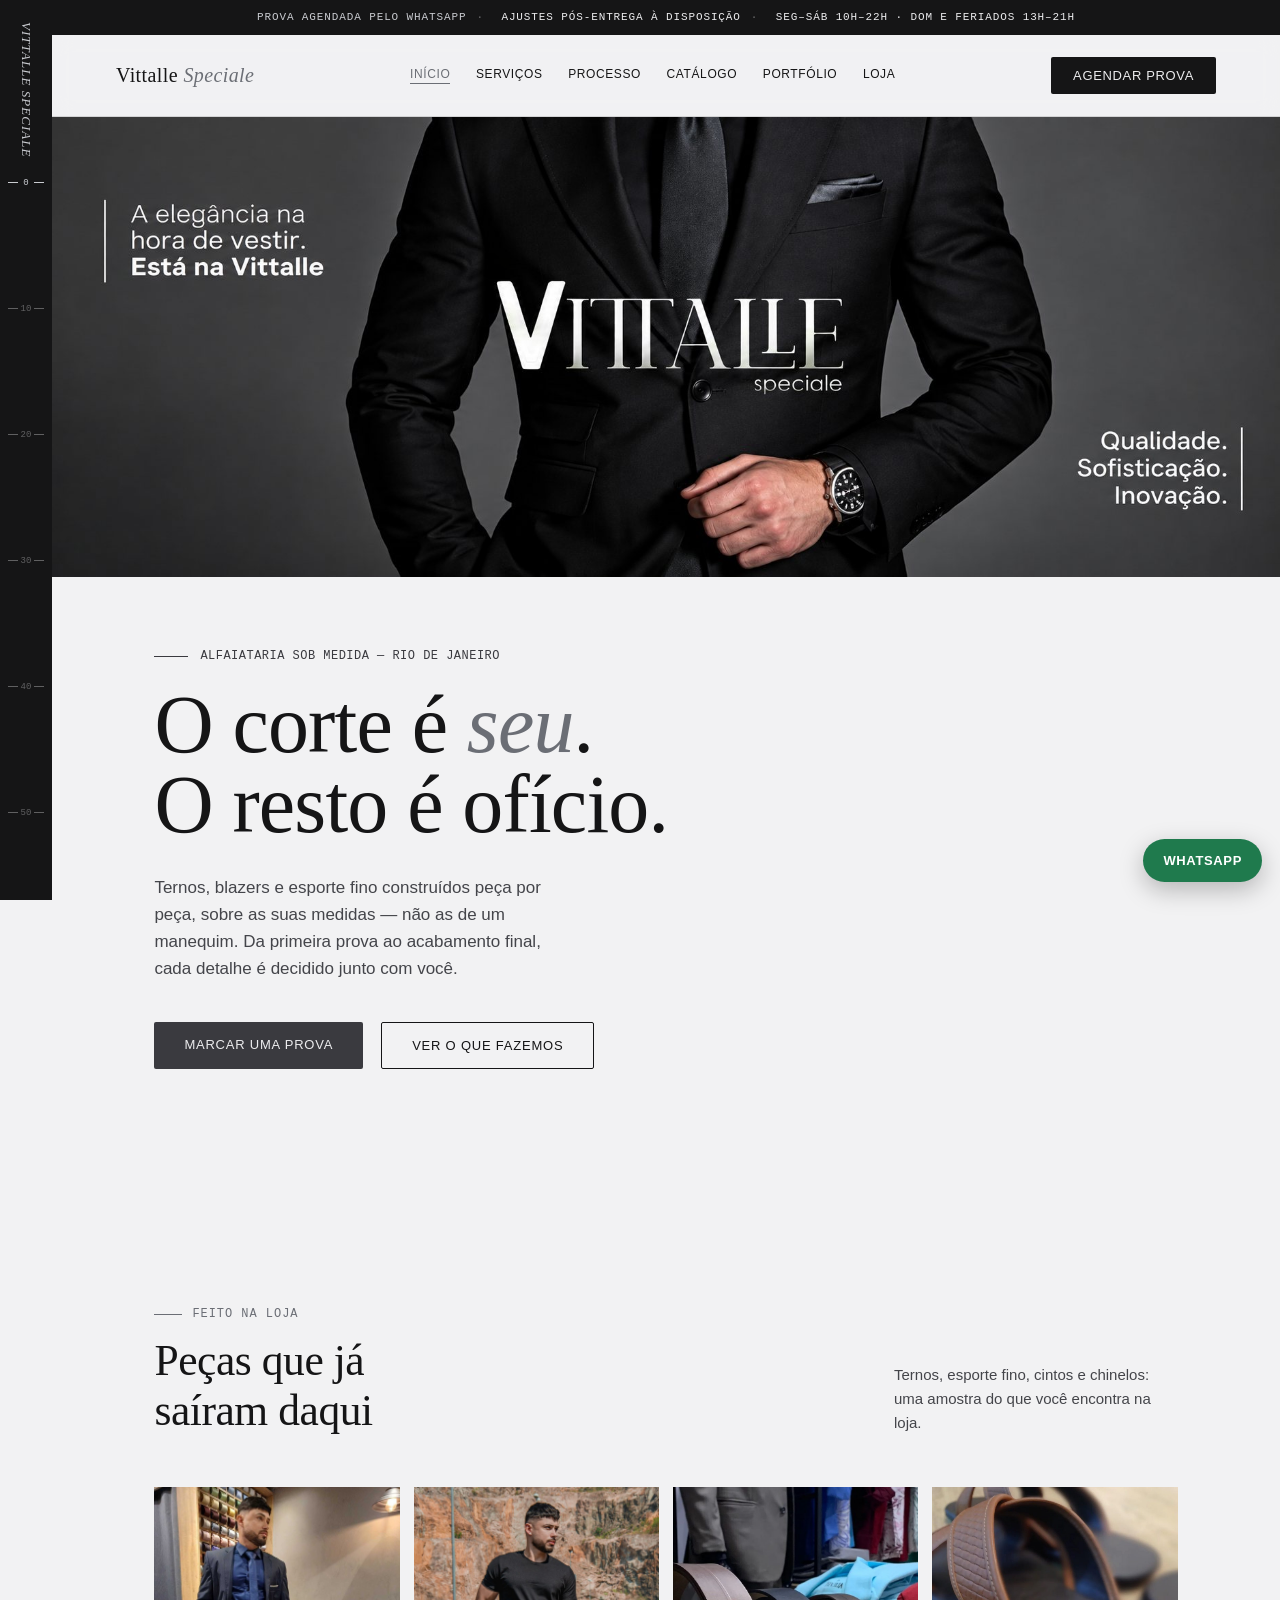
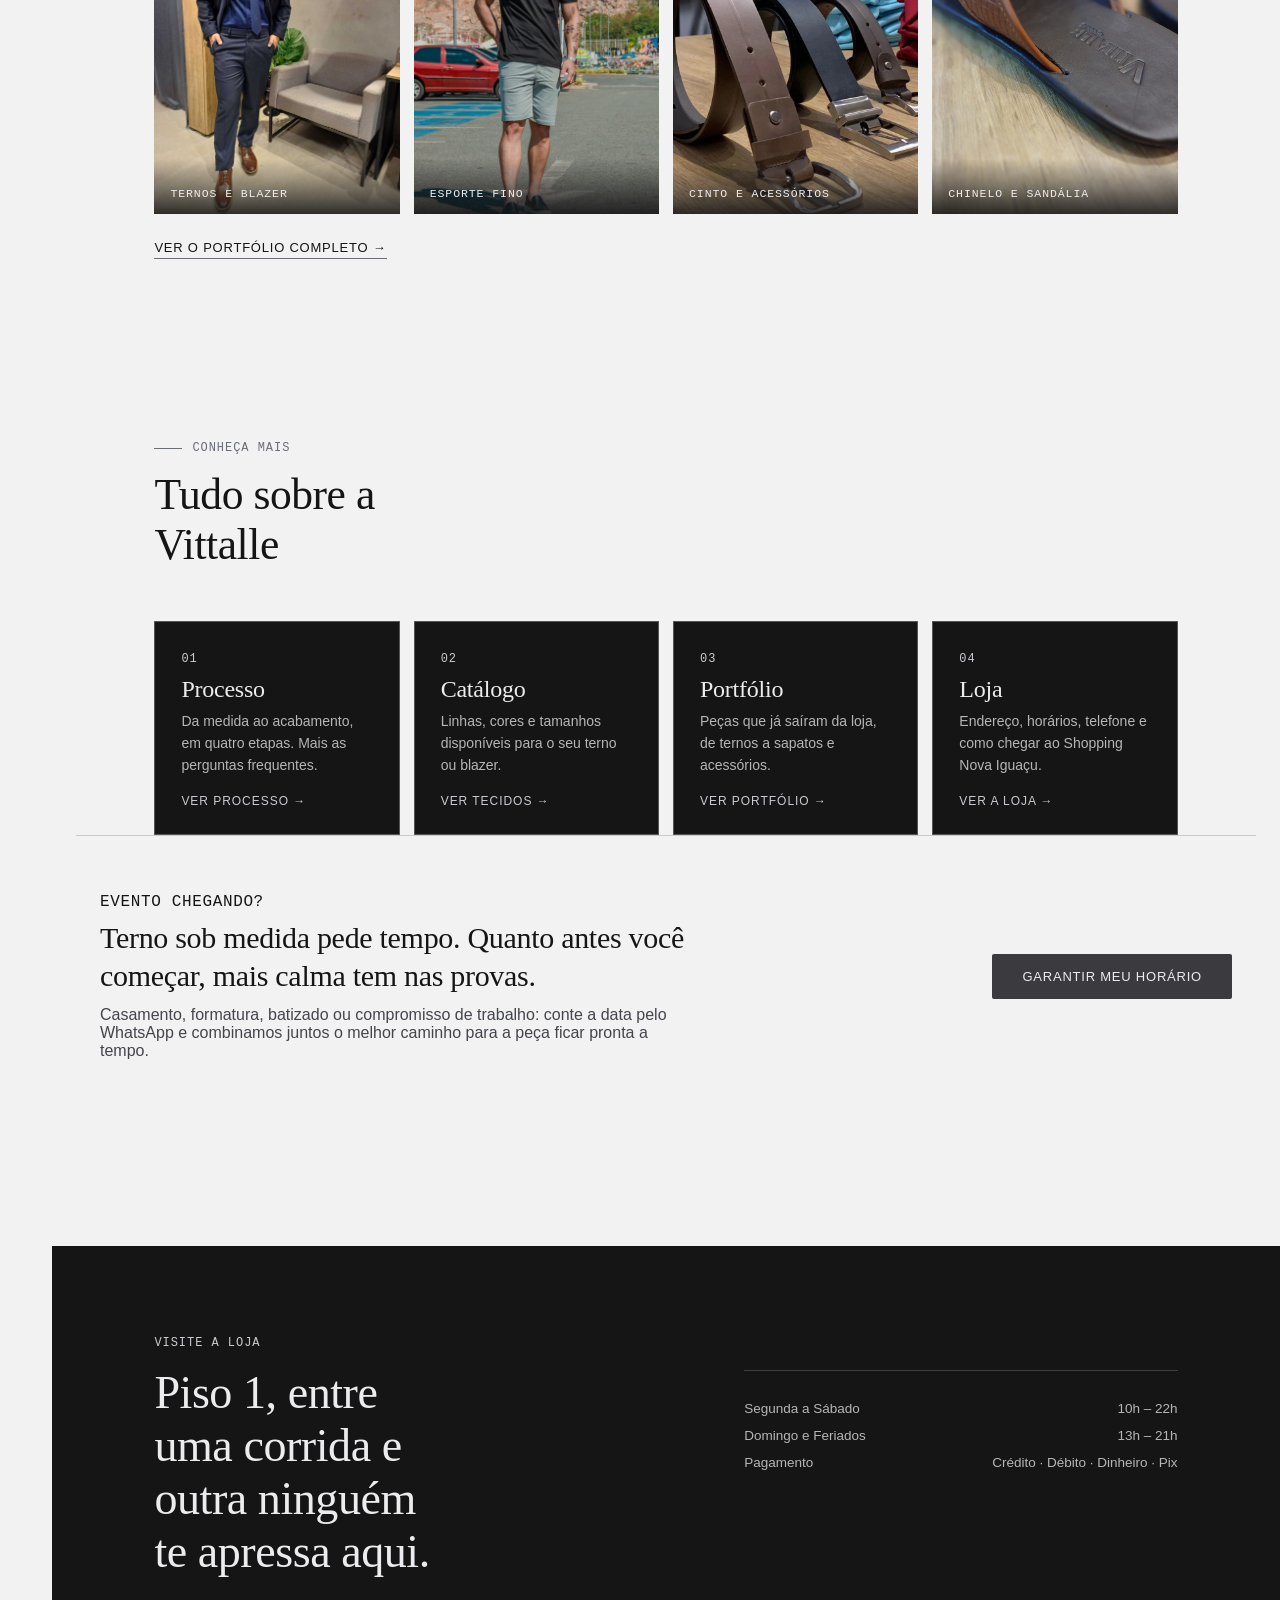
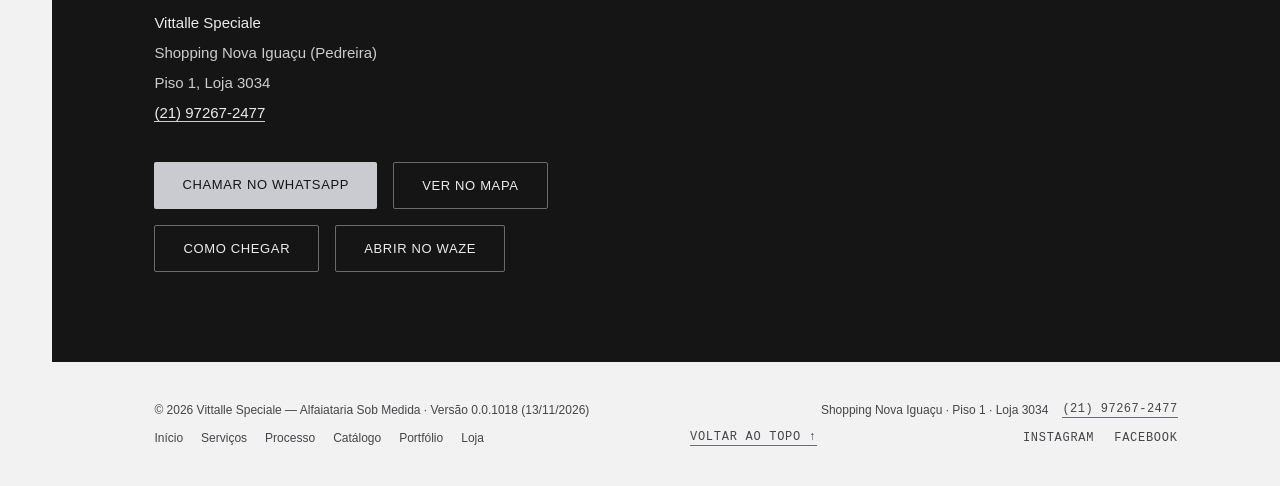
==== commit b1383cc1: "Loja: convite para avaliar a Vittalle no Google (versão 0.0.1018) Pesquisa: eluiz-simas e ricardoalm" ====
--- a/index.html
+++ b/index.html
@@ -61,7 +61,7 @@
 <link rel="preconnect" href="https://fonts.googleapis.com">
 <link rel="preconnect" href="https://fonts.gstatic.com" crossorigin>
 <link href="https://fonts.googleapis.com/css2?family=Fraunces:ital,opsz,wght@0,9..144,300;0,9..144,400;0,9..144,500;0,9..144,600;1,9..144,400&family=Inter:wght@300;400;500;600&family=JetBrains+Mono:wght@400;500&display=swap" rel="stylesheet">
-<link rel="stylesheet" href="style.css?v=21">
+<link rel="stylesheet" href="style.css?v=22">
 </head>
 <body>
 
@@ -188,7 +188,7 @@
   <a class="wa-float" href="https://wa.me/5521972672477?text=Ol%C3%A1%2C%20vi%20o%20site%20da%20Vittalle%20Speciale%20e%20gostaria%20de%20agendar%20uma%20prova.%20Posso%20informar%20o%20melhor%20dia%20e%20hor%C3%A1rio%3F" target="_blank" rel="noopener" aria-label="Falar com a Vittalle no WhatsApp">WhatsApp</a>
 
   <footer>
-    <div>© 2026 Vittalle Speciale — Alfaiataria Sob Medida <span class="site-version">· Versão 0.0.1017 (12/11/2026)</span></div>
+    <div>© 2026 Vittalle Speciale — Alfaiataria Sob Medida <span class="site-version">· Versão 0.0.1018 (13/11/2026)</span></div>
     <div class="foot-contact"><span>Shopping Nova Iguaçu · Piso 1 · Loja 3034</span><a href="tel:+5521972672477" aria-label="Ligar para a Vittalle Speciale: 21 97267-2477">(21) 97267-2477</a></div>
     <div class="foot-nav"><a href="index.html">Início</a><a href="servicos.html">Serviços</a><a href="processo.html">Processo</a><a href="tecidos.html">Catálogo</a><a href="portfolio.html">Portfólio</a><a href="loja.html">Loja</a></div>
     <a class="foot-top" href="#top">Voltar ao topo <span aria-hidden="true">↑</span></a>
--- a/style.css
+++ b/style.css
@@ -467,6 +467,8 @@
   .btn-outline-light:hover{ border-color:var(--ivory); }
   .location .details .tel-link{ border-bottom:1px solid var(--silver); color:var(--ivory); }
   .location .details .tel-link:hover{ color:var(--silver); }
+  .review-note{ margin-top:28px; padding-top:24px; border-top:1px solid rgba(201,203,208,0.25); }
+  .review-note p{ margin:0 0 16px; font-size:14px; line-height:1.7; color:rgba(236,236,238,0.8); }
   .hours{ border-top:1px solid rgba(236,236,238,0.18); margin-top:34px; padding-top:24px; }
   .quick-links{ display:flex; flex-direction:column; border-top:1px solid rgba(236,236,238,0.18); padding-top:24px; align-self:center; }
   .quick-links a{ display:flex; justify-content:space-between; gap:16px; padding:12px 0; border-bottom:1px solid rgba(236,236,238,0.12); color:var(--ivory); font-size:15px; }
